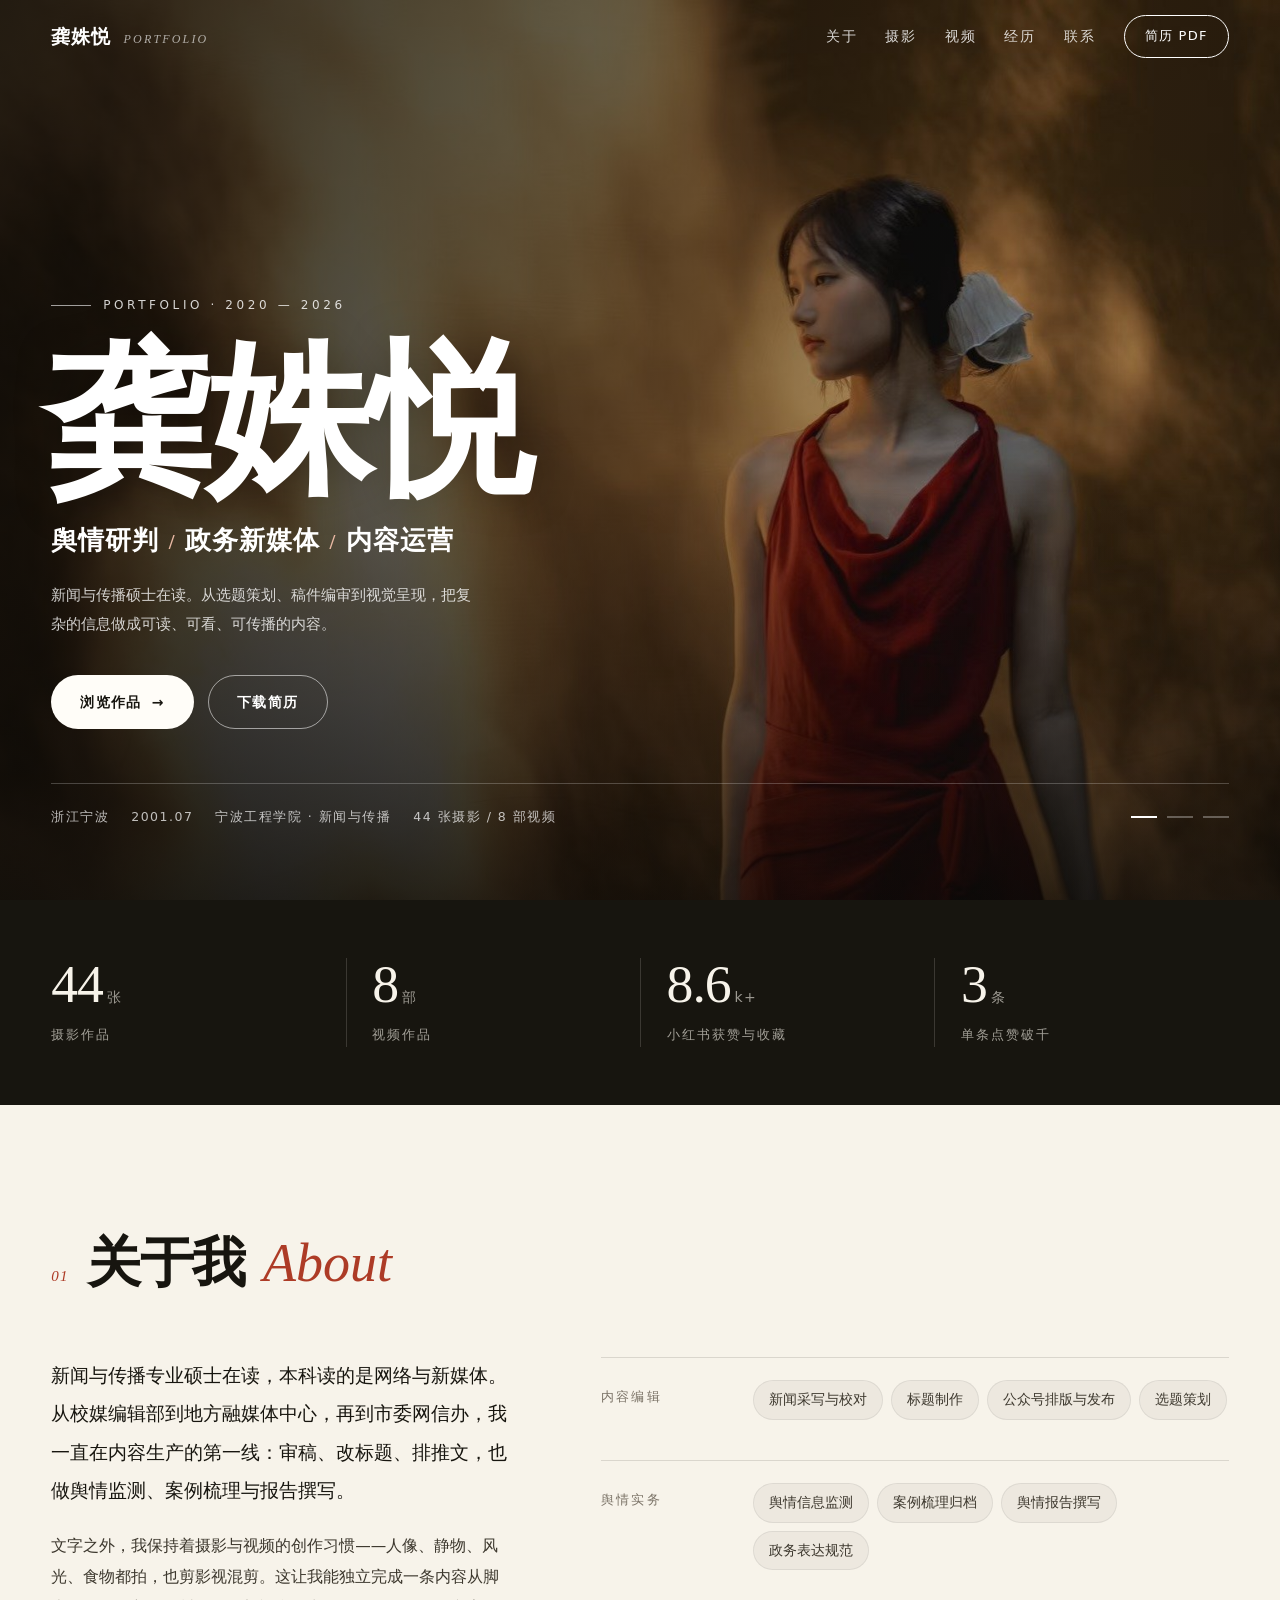
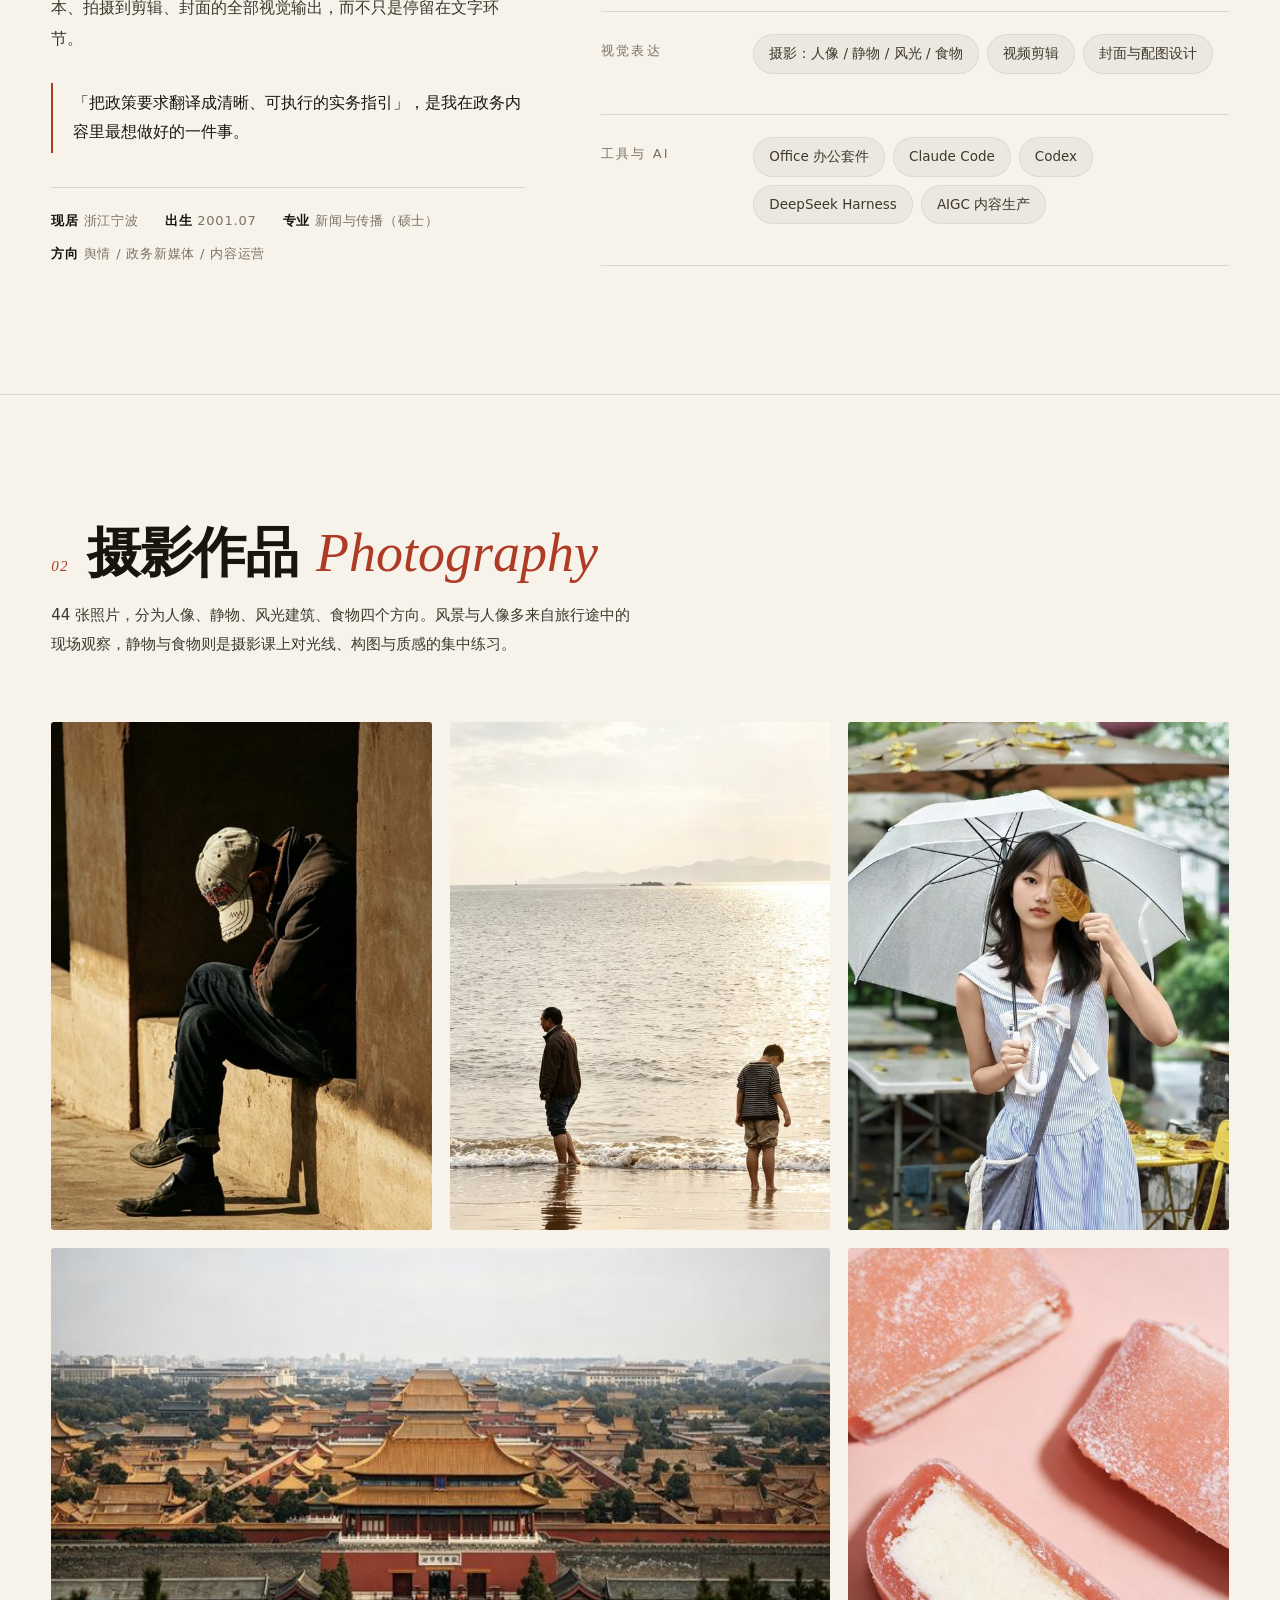
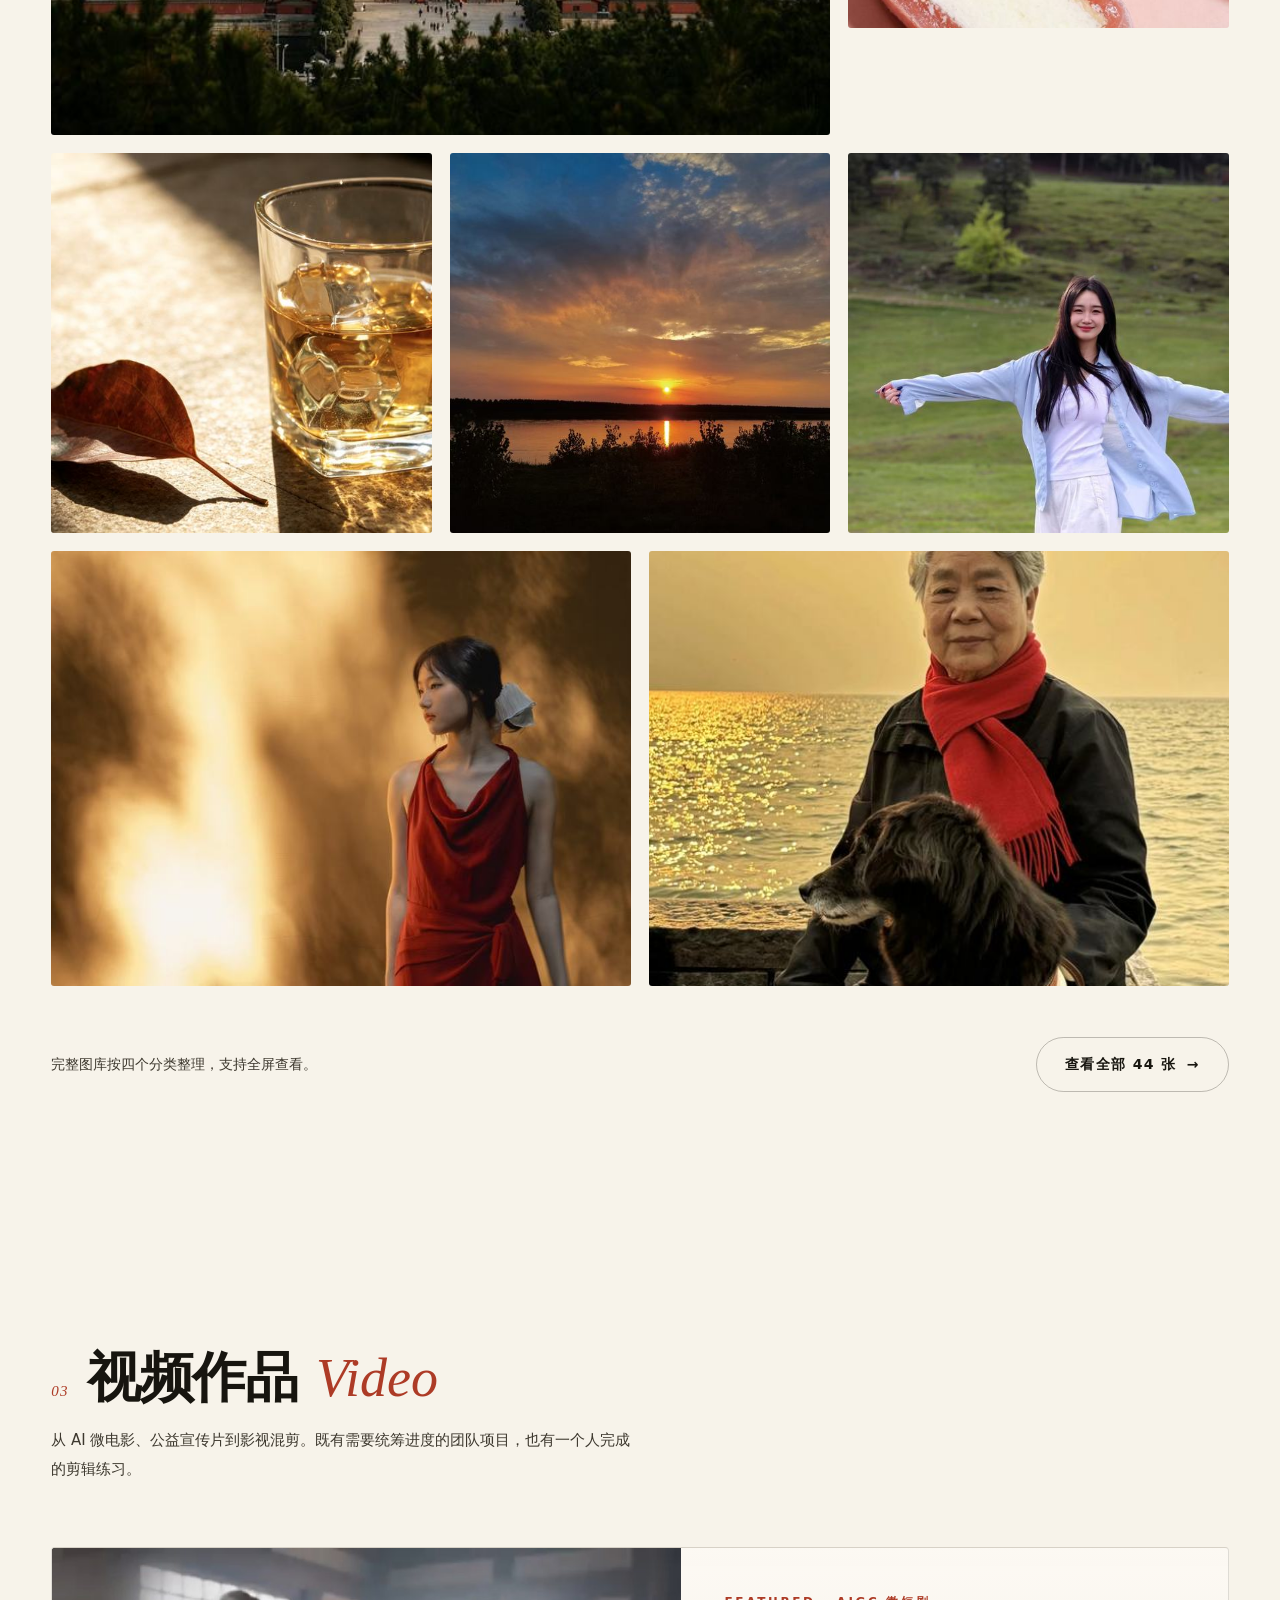
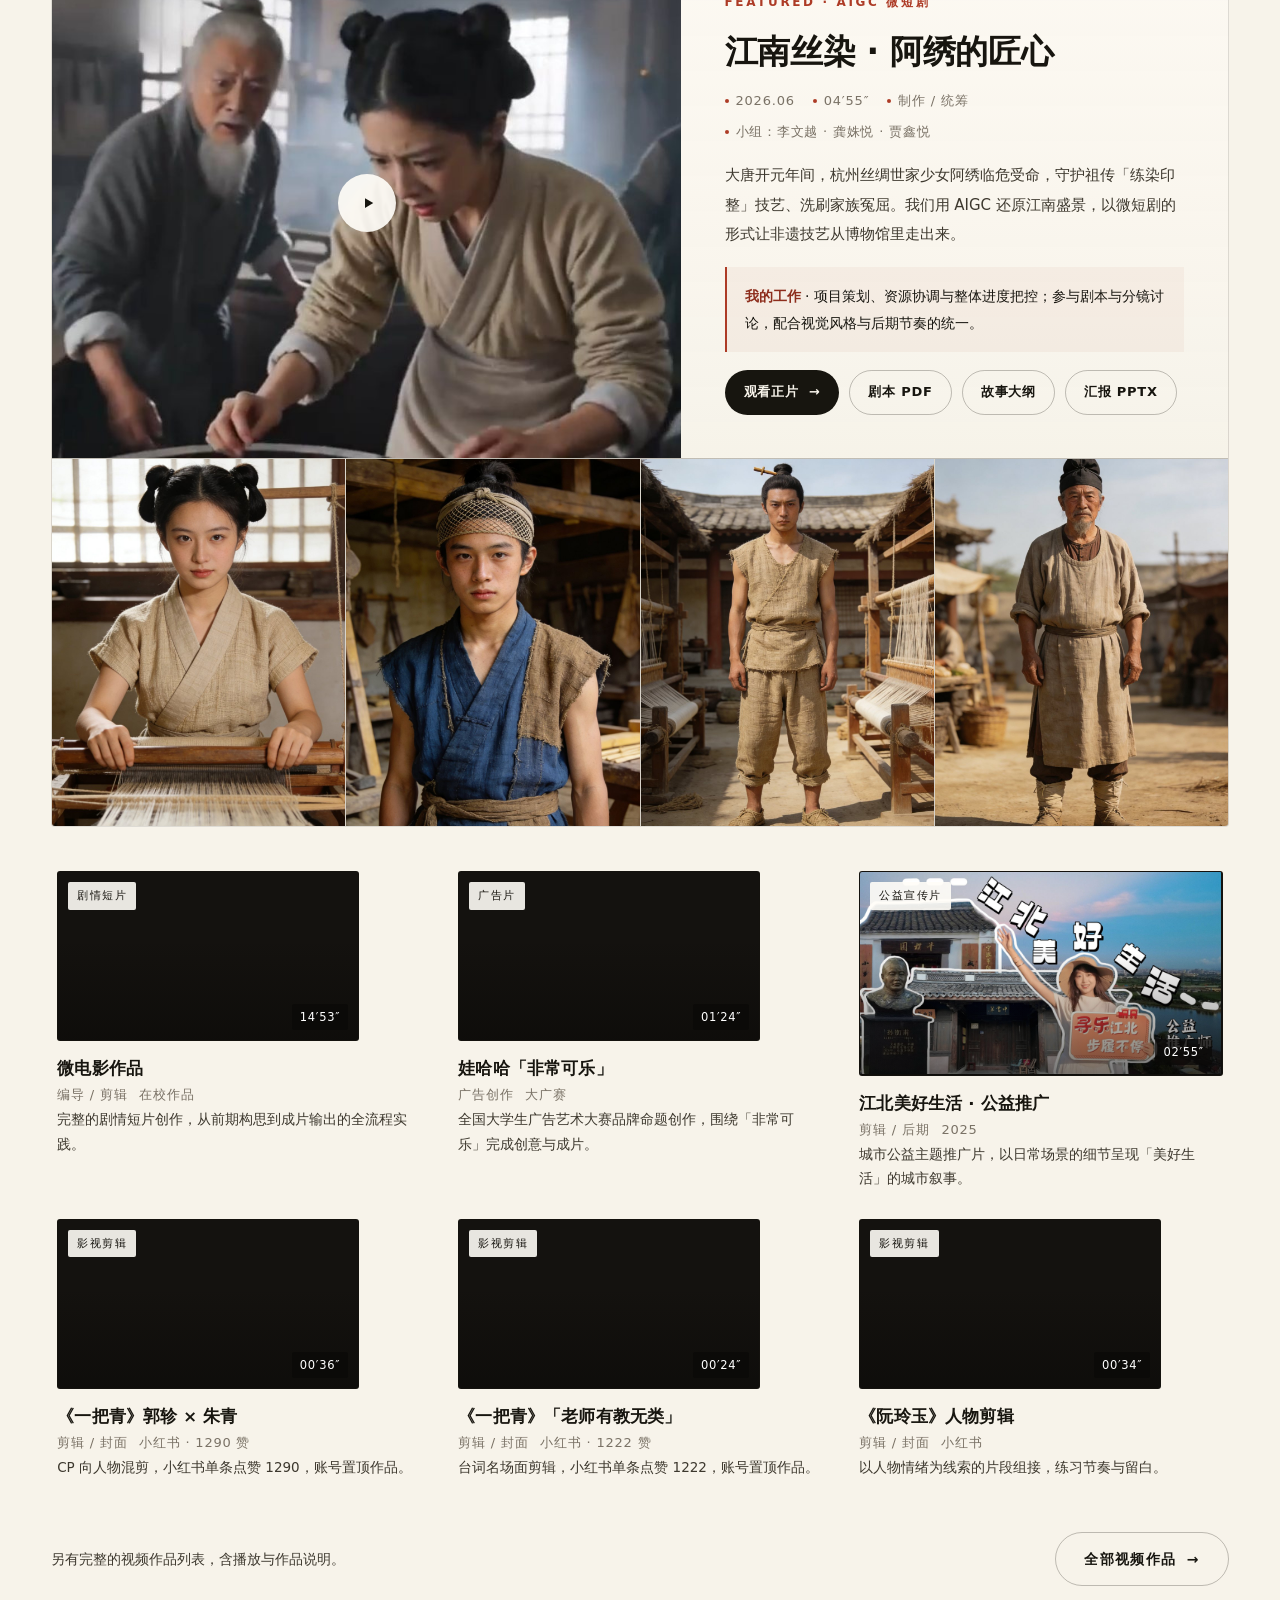
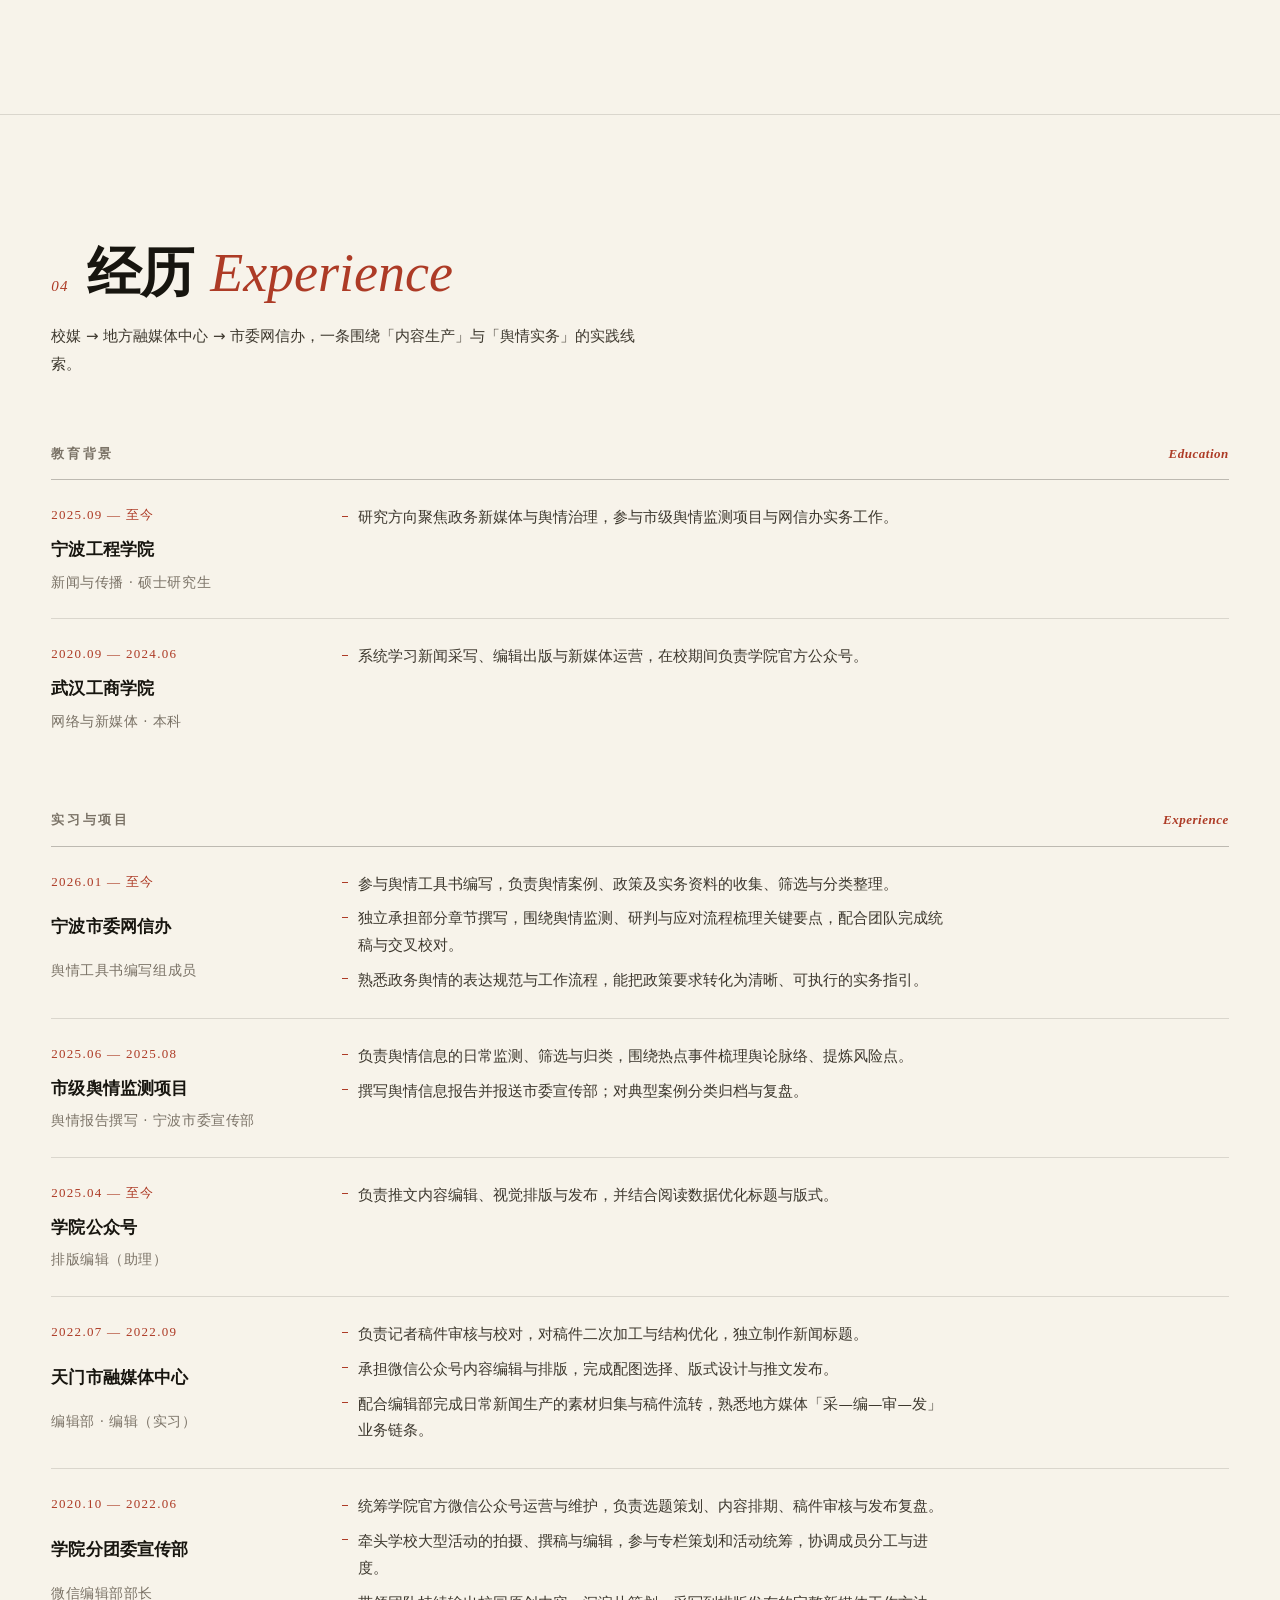
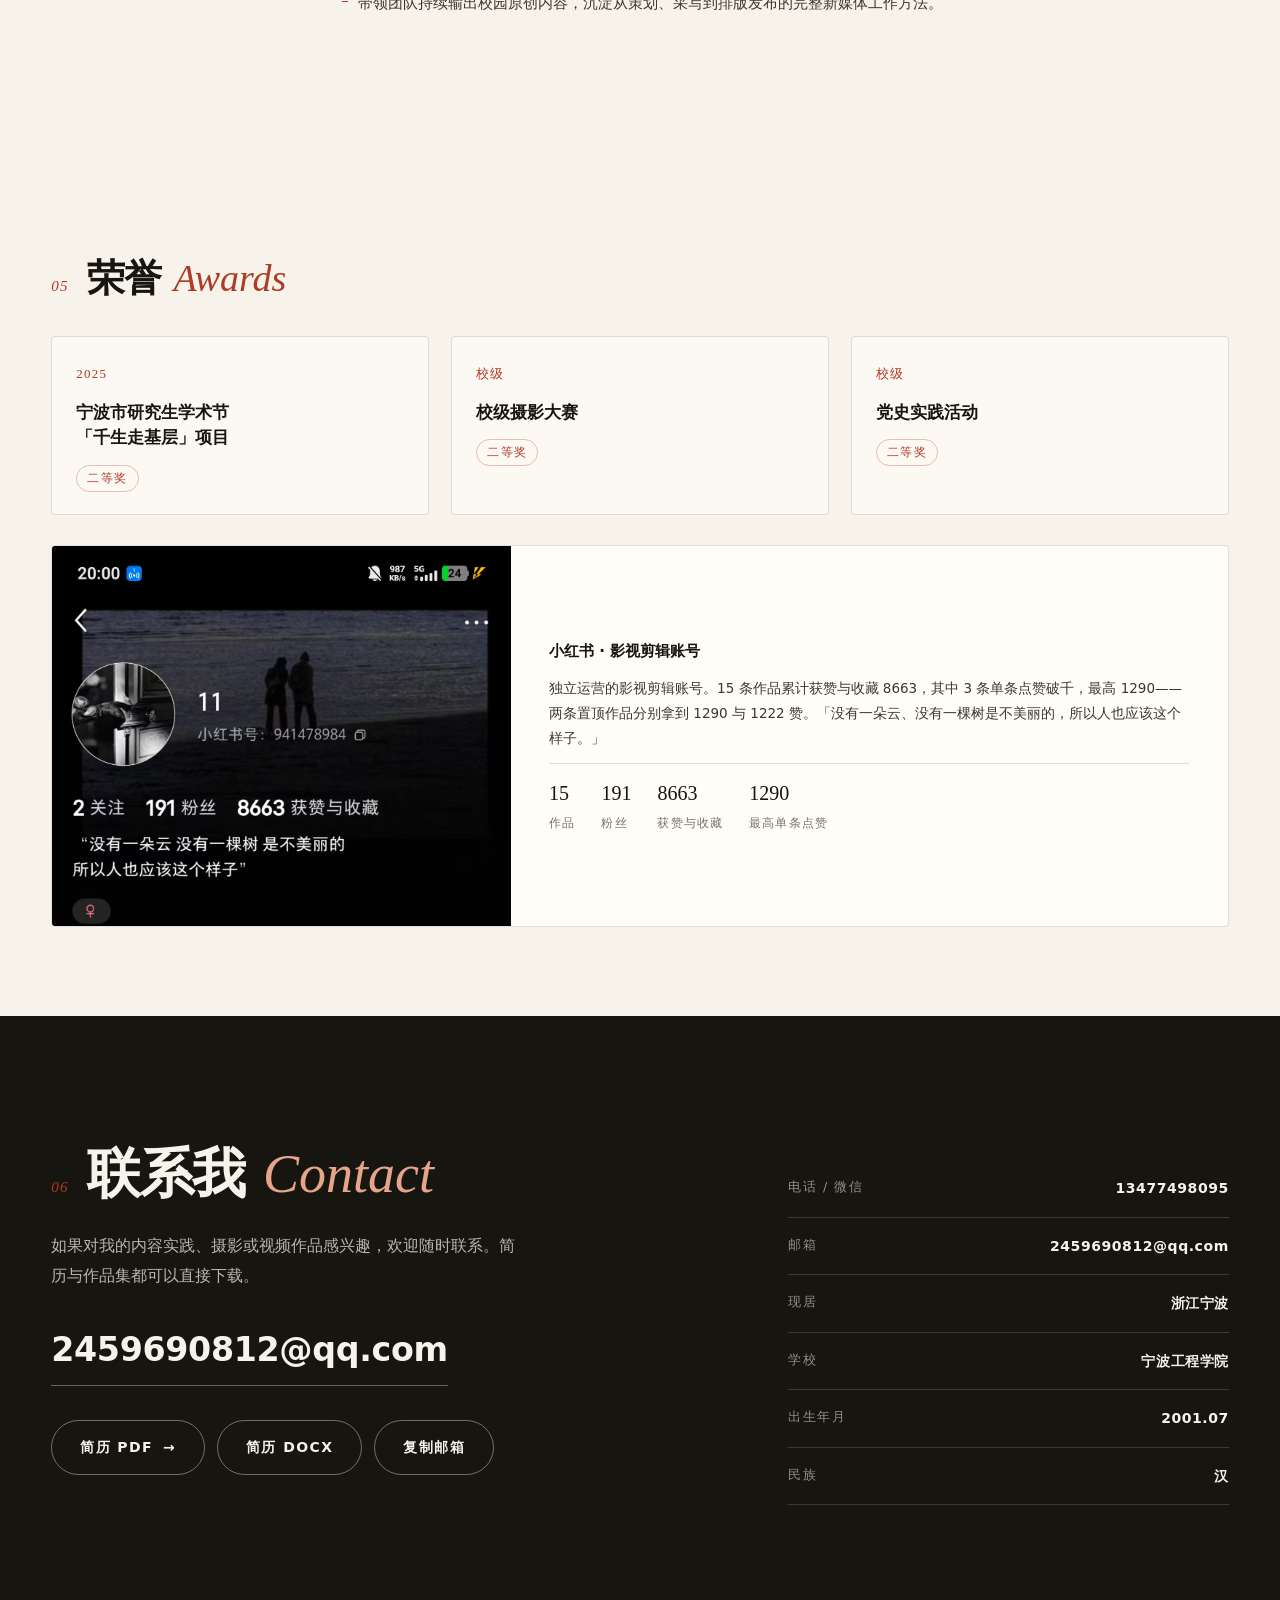
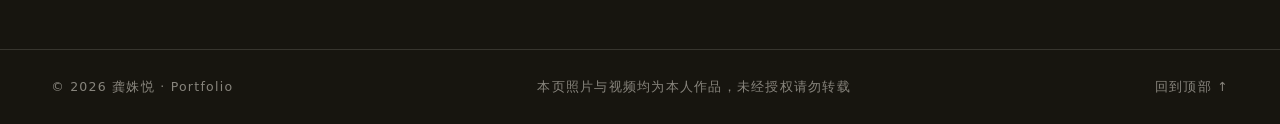
==== index.html @ 380c2a15 "作品集站点" ====
<!doctype html>
<html lang="zh-CN">
<head>
<meta charset="utf-8">
<meta name="viewport" content="width=device-width, initial-scale=1">
<title>龚姝悦 · 作品集｜新闻与传播 · 舆情研判 / 政务新媒体 / 内容运营</title>
<meta name="description" content="龚姝悦的个人作品集：摄影作品（人像、静物、风光建筑、食物）、视频作品（AI 微电影、公益宣传片、影视剪辑），以及新闻与传播方向的实习与项目经历。">
<meta name="author" content="龚姝悦">
<meta property="og:title" content="龚姝悦 · 作品集">
<meta property="og:description" content="新闻与传播硕士在读｜舆情研判 · 政务新媒体 · 内容运营">
<meta property="og:type" content="website">
<link rel="icon" href="data:image/svg+xml,%3Csvg xmlns='http://www.w3.org/2000/svg' viewBox='0 0 32 32'%3E%3Crect width='32' height='32' fill='%23ad3b26'/%3E%3Ccircle cx='16' cy='16' r='5.5' fill='%23f7f3ea'/%3E%3C/svg%3E">
<script>document.documentElement.classList.add("js");</script>
<link rel="stylesheet" href="assets/css/style.css">
</head>
<body data-page="home">

<a class="skip" href="#main">跳到主要内容</a>

<!-- ============================ NAV ============================ -->
<header class="nav">
  <div class="nav__inner">
    <a class="nav__brand" href="index.html" aria-label="龚姝悦 作品集 首页">
      <span class="nav__name">龚姝悦</span>
      <span class="nav__sub">Portfolio</span>
    </a>
    <nav class="nav__links" aria-label="主导航">
      <a class="nav__link" href="#about">关于</a>
      <a class="nav__link" href="gallery.html">摄影</a>
      <a class="nav__link" href="video.html">视频</a>
      <a class="nav__link" href="#experience">经历</a>
      <a class="nav__link" href="#contact">联系</a>
      <a class="nav__cta" href="assets/docs/resume-gongshuyue.pdf" target="_blank" rel="noopener">简历 PDF</a>
    </nav>
    <button class="nav__burger" type="button" aria-label="打开菜单" aria-expanded="false" aria-controls="menu">
      <span></span><span></span>
    </button>
  </div>
</header>

<main id="main">

  <!-- ============================ HERO ============================ -->
  <section class="hero" id="top">
    <div class="hero__bg" aria-hidden="true">
      <div class="hero__slide is-active" style="background-image:url('assets/img/hero/hero-1.jpg');background-position:66% center"></div>
      <div class="hero__slide" style="background-image:url('assets/img/hero/hero-2.jpg')"></div>
      <div class="hero__slide" style="background-image:url('assets/img/hero/hero-3.jpg')"></div>
    </div>

    <div class="hero__inner">
      <p class="hero__eyebrow">Portfolio · 2020 — 2026</p>
      <h1 class="hero__name"><span>龚姝悦</span></h1>
      <p class="hero__role">舆情研判<i>/</i>政务新媒体<i>/</i>内容运营</p>
      <p class="hero__lead">新闻与传播硕士在读。从选题策划、稿件编审到视觉呈现，把复杂的信息做成可读、可看、可传播的内容。</p>

      <div class="hero__acts">
        <a class="btn btn--solid" href="gallery.html">浏览作品<span class="btn__arrow">→</span></a>
        <a class="btn btn--ghost" href="assets/docs/resume-gongshuyue.pdf" target="_blank" rel="noopener">下载简历</a>
      </div>

      <div class="hero__foot">
        <div class="hero__tags">
          <span>浙江宁波</span>
          <span>2001.07</span>
          <span>宁波工程学院 · 新闻与传播</span>
          <span>44 张摄影 / 8 部视频</span>
        </div>
        <div class="hero__dots" aria-hidden="true">
          <span class="hero__dot is-active"></span>
          <span class="hero__dot"></span>
          <span class="hero__dot"></span>
        </div>
      </div>
    </div>
  </section>

  <!-- ============================ STATS ============================ -->
  <section class="stats" aria-label="作品数据">
    <div class="wrap">
      <div class="stats__grid">
        <div class="stat">
          <div class="stat__num"><b>44</b><small>张</small></div>
          <div class="stat__label">摄影作品</div>
        </div>
        <div class="stat">
          <div class="stat__num"><b>8</b><small>部</small></div>
          <div class="stat__label">视频作品</div>
        </div>
        <div class="stat">
          <div class="stat__num"><b>8.6</b><small>k+</small></div>
          <div class="stat__label">小红书获赞与收藏</div>
        </div>
        <div class="stat">
          <div class="stat__num"><b>3</b><small>条</small></div>
          <div class="stat__label">单条点赞破千</div>
        </div>
      </div>
    </div>
  </section>

  <!-- ============================ ABOUT ============================ -->
  <section class="sec" id="about">
    <div class="wrap">
      <div class="sec-head reveal">
        <div class="sec-head__top">
          <span class="sec-num">01</span>
          <h2 class="sec-title">关于我 <em>About</em></h2>
        </div>
      </div>

      <div class="about">
        <div class="reveal">
          <p class="about__lead">新闻与传播专业硕士在读，本科读的是网络与新媒体。从校媒编辑部到地方融媒体中心，再到市委网信办，我一直在内容生产的第一线：审稿、改标题、排推文，也做舆情监测、案例梳理与报告撰写。</p>
          <p>文字之外，我保持着摄影与视频的创作习惯——人像、静物、风光、食物都拍，也剪影视混剪。这让我能独立完成一条内容从脚本、拍摄到剪辑、封面的全部视觉输出，而不只是停留在文字环节。</p>
          <blockquote class="about__quote">「把政策要求翻译成清晰、可执行的实务指引」，是我在政务内容里最想做好的一件事。</blockquote>
          <div class="about__sign">
            <span><b>现居</b> 浙江宁波</span>
            <span><b>出生</b> 2001.07</span>
            <span><b>专业</b> 新闻与传播（硕士）</span>
            <span><b>方向</b> 舆情 / 政务新媒体 / 内容运营</span>
          </div>
        </div>

        <div class="skills reveal" data-d="1">
          <div class="skill">
            <div class="skill__k">内容编辑</div>
            <div class="skill__v">
              <span class="chip">新闻采写与校对</span>
              <span class="chip">标题制作</span>
              <span class="chip">公众号排版与发布</span>
              <span class="chip">选题策划</span>
            </div>
          </div>
          <div class="skill">
            <div class="skill__k">舆情实务</div>
            <div class="skill__v">
              <span class="chip">舆情信息监测</span>
              <span class="chip">案例梳理归档</span>
              <span class="chip">舆情报告撰写</span>
              <span class="chip">政务表达规范</span>
            </div>
          </div>
          <div class="skill">
            <div class="skill__k">视觉表达</div>
            <div class="skill__v">
              <span class="chip">摄影：人像 / 静物 / 风光 / 食物</span>
              <span class="chip">视频剪辑</span>
              <span class="chip">封面与配图设计</span>
            </div>
          </div>
          <div class="skill">
            <div class="skill__k">工具与 AI</div>
            <div class="skill__v">
              <span class="chip">Office 办公套件</span>
              <span class="chip">Claude Code</span>
              <span class="chip">Codex</span>
              <span class="chip">DeepSeek Harness</span>
              <span class="chip">AIGC 内容生产</span>
            </div>
          </div>
        </div>
      </div>
    </div>
  </section>

  <hr class="hair">

  <!-- ============================ PHOTOGRAPHY ============================ -->
  <section class="sec" id="photography">
    <div class="wrap">
      <div class="sec-head reveal">
        <div class="sec-head__top">
          <span class="sec-num">02</span>
          <h2 class="sec-title">摄影作品 <em>Photography</em></h2>
        </div>
        <p class="sec-sub">44 张照片，分为人像、静物、风光建筑、食物四个方向。风景与人像多来自旅行途中的现场观察，静物与食物则是摄影课上对光线、构图与质感的集中练习。</p>
      </div>

      <div class="grid-edit" id="selected-grid" data-gallery></div>

      <div class="grid-foot reveal">
        <p class="sec-sub" style="max-width:40ch;font-size:14px">完整图库按四个分类整理，支持全屏查看。</p>
        <a class="btn btn--line" href="gallery.html">查看全部 44 张<span class="btn__arrow">→</span></a>
      </div>
    </div>
  </section>

  <!-- ============================ VIDEO ============================ -->
  <section class="sec" id="video">
    <div class="wrap">
      <div class="sec-head reveal">
        <div class="sec-head__top">
          <span class="sec-num">03</span>
          <h2 class="sec-title">视频作品 <em>Video</em></h2>
        </div>
        <p class="sec-sub">从 AI 微电影、公益宣传片到影视混剪。既有需要统筹进度的团队项目，也有一个人完成的剪辑练习。</p>
      </div>

      <!-- featured -->
      <article class="feature reveal">
        <div class="feature__main">
          <div class="feature__media">
            <img src="assets/img/aifilm/still-7.jpg" alt="《江南丝染·阿绣的匠心》剧照" loading="lazy">
            <button class="vcard__play" type="button" data-video-id="aifilm-jiangnan"
                    style="opacity:1;transform:none" aria-label="播放《江南丝染·阿绣的匠心》">
              <svg width="18" height="18" viewBox="0 0 24 24" fill="currentColor"><path d="M8 5.5v13l11-6.5z"/></svg>
            </button>
          </div>

          <div class="feature__body">
            <p class="feature__kicker">Featured · AIGC 微短剧</p>
            <h3 class="feature__title">江南丝染 · 阿绣的匠心</h3>
            <div class="feature__meta">
              <span>2026.06</span>
              <span>04′55″</span>
              <span>制作 / 统筹</span>
              <span>小组：李文越 · 龚姝悦 · 贾鑫悦</span>
            </div>
            <p class="feature__desc">大唐开元年间，杭州丝绸世家少女阿绣临危受命，守护祖传「练染印整」技艺、洗刷家族冤屈。我们用 AIGC 还原江南盛景，以微短剧的形式让非遗技艺从博物馆里走出来。</p>
            <p class="feature__role"><b>我的工作</b> · 项目策划、资源协调与整体进度把控；参与剧本与分镜讨论，配合视觉风格与后期节奏的统一。</p>
            <div class="feature__acts">
              <button class="btn btn--ink btn--sm" type="button" data-video-id="aifilm-jiangnan">观看正片<span class="btn__arrow">→</span></button>
              <a class="btn btn--line btn--sm" href="assets/docs/aifilm-script.pdf" target="_blank" rel="noopener">剧本 PDF</a>
              <a class="btn btn--line btn--sm" href="assets/docs/aifilm-outline.pdf" target="_blank" rel="noopener">故事大纲</a>
              <a class="btn btn--line btn--sm" href="assets/docs/aifilm-deck.pptx" target="_blank" rel="noopener">汇报 PPTX</a>
            </div>
          </div>
        </div>
        <div class="feature__stills" aria-label="剧照">
          <img src="assets/img/aifilm/still-2.jpg" alt="阿绣 人物剧照" loading="lazy">
          <img src="assets/img/aifilm/still-3.jpg" alt="阿默 人物剧照" loading="lazy">
          <img src="assets/img/aifilm/still-4.jpg" alt="王安 人物剧照" loading="lazy">
          <img src="assets/img/aifilm/still-5.jpg" alt="父亲 人物剧照" loading="lazy">
        </div>
      </article>

      <div class="vgrid" id="video-grid" style="margin-top:clamp(24px,3.4vw,48px)"
           data-vids="short-film,wahaha-ad,jiangbei-psa,xhs-1290,xhs-1222,xhs-ruanlingyu"></div>

      <div class="grid-foot reveal">
        <p class="sec-sub" style="max-width:44ch;font-size:14px">另有完整的视频作品列表，含播放与作品说明。</p>
        <a class="btn btn--line" href="video.html">全部视频作品<span class="btn__arrow">→</span></a>
      </div>
    </div>
  </section>

  <hr class="hair">

  <!-- ============================ EXPERIENCE ============================ -->
  <section class="sec" id="experience">
    <div class="wrap">
      <div class="sec-head reveal">
        <div class="sec-head__top">
          <span class="sec-num">04</span>
          <h2 class="sec-title">经历 <em>Experience</em></h2>
        </div>
        <p class="sec-sub">校媒 → 地方融媒体中心 → 市委网信办，一条围绕「内容生产」与「舆情实务」的实践线索。</p>
      </div>

      <div class="exp">
        <div class="exp__group reveal">
          <h3 class="exp__k">教育背景 <em>Education</em></h3>
          <div class="items">
            <div class="item">
              <div class="item__date">2025.09 — 至今</div>
              <div class="item__org">宁波工程学院</div>
              <div class="item__role">新闻与传播 · 硕士研究生</div>
              <ul class="item__list">
                <li>研究方向聚焦政务新媒体与舆情治理，参与市级舆情监测项目与网信办实务工作。</li>
              </ul>
            </div>
            <div class="item">
              <div class="item__date">2020.09 — 2024.06</div>
              <div class="item__org">武汉工商学院</div>
              <div class="item__role">网络与新媒体 · 本科</div>
              <ul class="item__list">
                <li>系统学习新闻采写、编辑出版与新媒体运营，在校期间负责学院官方公众号。</li>
              </ul>
            </div>
          </div>
        </div>

        <div class="exp__group reveal" data-d="1">
          <h3 class="exp__k">实习与项目 <em>Experience</em></h3>
          <div class="items">
            <div class="item">
              <div class="item__date">2026.01 — 至今</div>
              <div class="item__org">宁波市委网信办</div>
              <div class="item__role">舆情工具书编写组成员</div>
              <ul class="item__list">
                <li>参与舆情工具书编写，负责舆情案例、政策及实务资料的收集、筛选与分类整理。</li>
                <li>独立承担部分章节撰写，围绕舆情监测、研判与应对流程梳理关键要点，配合团队完成统稿与交叉校对。</li>
                <li>熟悉政务舆情的表达规范与工作流程，能把政策要求转化为清晰、可执行的实务指引。</li>
              </ul>
            </div>
            <div class="item">
              <div class="item__date">2025.06 — 2025.08</div>
              <div class="item__org">市级舆情监测项目</div>
              <div class="item__role">舆情报告撰写 · 宁波市委宣传部</div>
              <ul class="item__list">
                <li>负责舆情信息的日常监测、筛选与归类，围绕热点事件梳理舆论脉络、提炼风险点。</li>
                <li>撰写舆情信息报告并报送市委宣传部；对典型案例分类归档与复盘。</li>
              </ul>
            </div>
            <div class="item">
              <div class="item__date">2025.04 — 至今</div>
              <div class="item__org">学院公众号</div>
              <div class="item__role">排版编辑（助理）</div>
              <ul class="item__list">
                <li>负责推文内容编辑、视觉排版与发布，并结合阅读数据优化标题与版式。</li>
              </ul>
            </div>
            <div class="item">
              <div class="item__date">2022.07 — 2022.09</div>
              <div class="item__org">天门市融媒体中心</div>
              <div class="item__role">编辑部 · 编辑（实习）</div>
              <ul class="item__list">
                <li>负责记者稿件审核与校对，对稿件二次加工与结构优化，独立制作新闻标题。</li>
                <li>承担微信公众号内容编辑与排版，完成配图选择、版式设计与推文发布。</li>
                <li>配合编辑部完成日常新闻生产的素材归集与稿件流转，熟悉地方媒体「采—编—审—发」业务链条。</li>
              </ul>
            </div>
            <div class="item">
              <div class="item__date">2020.10 — 2022.06</div>
              <div class="item__org">学院分团委宣传部</div>
              <div class="item__role">微信编辑部部长</div>
              <ul class="item__list">
                <li>统筹学院官方微信公众号运营与维护，负责选题策划、内容排期、稿件审核与发布复盘。</li>
                <li>牵头学校大型活动的拍摄、撰稿与编辑，参与专栏策划和活动统筹，协调成员分工与进度。</li>
                <li>带领团队持续输出校园原创内容，沉淀从策划、采写到排版发布的完整新媒体工作方法。</li>
              </ul>
            </div>
          </div>
        </div>
      </div>
    </div>
  </section>

  <!-- ============================ AWARDS + XHS ============================ -->
  <section class="sec sec--tight" id="awards">
    <div class="wrap">
      <div class="sec-head reveal" style="margin-bottom:clamp(22px,3vw,36px)">
        <div class="sec-head__top">
          <span class="sec-num">05</span>
          <h2 class="sec-title" style="font-size:clamp(24px,3vw,38px)">荣誉 <em>Awards</em></h2>
        </div>
      </div>

      <div class="awards-grid">
        <div class="acard reveal">
          <div class="acard__yr">2025</div>
          <div class="acard__t">宁波市研究生学术节<br>「千生走基层」项目</div>
          <div class="acard__p">二等奖</div>
        </div>
        <div class="acard reveal" data-d="1">
          <div class="acard__yr">校级</div>
          <div class="acard__t">校级摄影大赛</div>
          <div class="acard__p">二等奖</div>
        </div>
        <div class="acard reveal" data-d="2">
          <div class="acard__yr">校级</div>
          <div class="acard__t">党史实践活动</div>
          <div class="acard__p">二等奖</div>
        </div>
      </div>

      <aside class="xhs-band reveal">
        <img src="assets/img/xhs/account.jpg" alt="小红书账号主页截图：191 粉丝，8663 获赞与收藏" loading="lazy">
        <div class="xhs__body">
          <div class="xhs__t">小红书 · 影视剪辑账号</div>
          <div class="xhs__d">独立运营的影视剪辑账号。15 条作品累计获赞与收藏 8663，其中 3 条单条点赞破千，最高 1290——两条置顶作品分别拿到 1290 与 1222 赞。「没有一朵云、没有一棵树是不美丽的，所以人也应该这个样子。」</div>
          <div class="xhs__row">
            <div><b>15</b><span>作品</span></div>
            <div><b>191</b><span>粉丝</span></div>
            <div><b>8663</b><span>获赞与收藏</span></div>
            <div><b>1290</b><span>最高单条点赞</span></div>
          </div>
        </div>
      </aside>
    </div>
  </section>

  <!-- ============================ CONTACT ============================ -->
  <section class="sec contact" id="contact">
    <div class="wrap">
      <div class="contact__grid">
        <div class="reveal">
          <div class="sec-head" style="margin-bottom:26px">
            <div class="sec-head__top">
              <span class="sec-num">06</span>
              <h2 class="sec-title">联系我 <em>Contact</em></h2>
            </div>
          </div>
          <p class="contact__lead">如果对我的内容实践、摄影或视频作品感兴趣，欢迎随时联系。简历与作品集都可以直接下载。</p>
          <a class="contact__mail" href="mailto:2459690812@qq.com">2459690812@qq.com</a>
          <div class="contact__acts">
            <a class="btn btn--ghost" href="assets/docs/resume-gongshuyue.pdf" target="_blank" rel="noopener">简历 PDF<span class="btn__arrow">→</span></a>
            <a class="btn btn--ghost" href="assets/docs/resume-gongshuyue.docx">简历 DOCX</a>
            <button class="btn btn--ghost" type="button" data-copy="2459690812@qq.com">复制邮箱</button>
          </div>
        </div>

        <dl class="contact__list reveal" data-d="1">
          <div><dt>电话 / 微信</dt><dd><a href="tel:13477498095">13477498095</a></dd></div>
          <div><dt>邮箱</dt><dd><a href="mailto:2459690812@qq.com">2459690812@qq.com</a></dd></div>
          <div><dt>现居</dt><dd>浙江宁波</dd></div>
          <div><dt>学校</dt><dd>宁波工程学院</dd></div>
          <div><dt>出生年月</dt><dd>2001.07</dd></div>
          <div><dt>民族</dt><dd>汉</dd></div>
        </dl>
      </div>
    </div>
  </section>

</main>

<!-- ============================ FOOTER ============================ -->
<footer class="foot">
  <div class="wrap foot__inner">
    <span>© <span data-year>2026</span> 龚姝悦 · Portfolio</span>
    <span>本页照片与视频均为本人作品，未经授权请勿转载</span>
    <a href="#top">回到顶部 ↑</a>
  </div>
</footer>

<!-- ============================ LIGHTBOX ============================ -->
<div class="lb" id="lightbox" role="dialog" aria-modal="true" aria-label="照片查看" aria-hidden="true">
  <div class="lb__bar">
    <span class="lb__count">1 / 1</span>
    <button class="lb__btn lb__close" type="button" aria-label="关闭">
      <svg width="16" height="16" viewBox="0 0 24 24" fill="none" stroke="currentColor" stroke-width="1.6"><path d="M5 5l14 14M19 5L5 19"/></svg>
    </button>
  </div>
  <div class="lb__stage">
    <img class="lb__img" alt="">
    <div class="lb__nav lb__nav--prev">
      <button class="lb__btn" type="button" aria-label="上一张">
        <svg width="16" height="16" viewBox="0 0 24 24" fill="none" stroke="currentColor" stroke-width="1.6"><path d="M15 5l-7 7 7 7"/></svg>
      </button>
    </div>
    <div class="lb__nav lb__nav--next">
      <button class="lb__btn" type="button" aria-label="下一张">
        <svg width="16" height="16" viewBox="0 0 24 24" fill="none" stroke="currentColor" stroke-width="1.6"><path d="M9 5l7 7-7 7"/></svg>
      </button>
    </div>
  </div>
  <div class="lb__cap"></div>
</div>

<!-- ============================ VIDEO MODAL ============================ -->
<div class="vm" id="videomodal" role="dialog" aria-modal="true" aria-label="视频播放" aria-hidden="true">
  <div class="vm__bar">
    <div>
      <div class="vm__title"></div>
      <div class="vm__meta"></div>
    </div>
    <button class="lb__btn vm__close" type="button" aria-label="关闭视频">
      <svg width="16" height="16" viewBox="0 0 24 24" fill="none" stroke="currentColor" stroke-width="1.6"><path d="M5 5l14 14M19 5L5 19"/></svg>
    </button>
  </div>
  <div class="vm__stage"></div>
  <div class="vm__note"></div>
</div>

<script src="assets/js/photos.js"></script>
<script src="assets/js/data.js"></script>
<script src="assets/js/site.js"></script>
</body>
</html>
---- assets/css/style.css ----
@charset "utf-8";
/* ==========================================================================
   龚姝悦 · 作品集  —  style.css
   Editorial gallery aesthetic: warm paper, ink type, vermilion accent.
   ========================================================================== */

:root {
  --paper: #f7f3ea;
  --paper-2: #efe9dc;
  --ink: #17150f;
  --ink-2: #3d382e;
  --muted: #7a7266;
  --line: rgba(23, 21, 15, .13);
  --line-strong: rgba(23, 21, 15, .26);
  --accent: #ad3b26;
  --accent-ink: #8d2d1c;
  --white: #fffdf8;

  --sans: "Microsoft YaHei UI", "Microsoft YaHei", "PingFang SC", "Hiragino Sans GB",
          "Source Han Sans SC", "Noto Sans SC", system-ui, -apple-system, "Segoe UI", sans-serif;
  --serif: Georgia, "Times New Roman", "Songti SC", "SimSun", serif;

  --wrap: 1320px;
  --gut: clamp(20px, 4vw, 64px);
  --nav-h: 74px;
  --ease: cubic-bezier(.22, .61, .36, 1);
}

/* ---------- reset ---------- */
*, *::before, *::after { box-sizing: border-box; }
html { -webkit-text-size-adjust: 100%; scroll-behavior: smooth; }
body {
  margin: 0;
  background: var(--paper);
  color: var(--ink);
  font-family: var(--sans);
  font-size: 16px;
  line-height: 1.75;
  -webkit-font-smoothing: antialiased;
  text-rendering: optimizeLegibility;
  overflow-x: hidden;
}
img, video { display: block; max-width: 100%; }
a { color: inherit; text-decoration: none; }
button { font: inherit; color: inherit; border: 0; background: none; cursor: pointer; }
h1, h2, h3, h4, p, figure, blockquote { margin: 0; }
ul, ol { margin: 0; padding: 0; list-style: none; }
::selection { background: var(--accent); color: #fff; }

:focus-visible {
  outline: 2px solid var(--accent);
  outline-offset: 3px;
  border-radius: 2px;
}

.skip {
  position: fixed; top: -100px; left: 16px; z-index: 999;
  background: var(--ink); color: var(--paper); padding: 10px 18px; border-radius: 4px;
}
.skip:focus { top: 16px; }

/* ---------- layout helpers ---------- */
.wrap { width: 100%; max-width: var(--wrap); margin-inline: auto; padding-inline: var(--gut); }
.sec { padding-block: clamp(72px, 10vw, 148px); position: relative; scroll-margin-top: calc(var(--nav-h) + 8px); }
.sec--tight { padding-block: clamp(56px, 7vw, 96px); }
.hair { height: 1px; background: var(--line); border: 0; margin: 0; }

.eyebrow {
  display: inline-flex; align-items: center; gap: 10px;
  font-size: 12px; letter-spacing: .22em; text-transform: uppercase;
  color: var(--muted); font-weight: 600;
}
.eyebrow::before {
  content: ""; width: 26px; height: 1px; background: var(--accent);
}

.sec-head { display: grid; gap: 18px; margin-bottom: clamp(38px, 5vw, 72px); }
.sec-head__top { display: flex; align-items: baseline; gap: 18px; flex-wrap: wrap; }
.sec-num {
  font-family: var(--serif); font-style: italic; font-size: 15px;
  color: var(--accent); letter-spacing: .08em;
}
.sec-title {
  font-size: clamp(30px, 4.4vw, 54px);
  line-height: 1.1; font-weight: 800; letter-spacing: -.02em;
}
.sec-title em {
  font-family: var(--serif); font-style: italic; font-weight: 400;
  letter-spacing: 0; color: var(--accent);
}
.sec-sub {
  max-width: 62ch; color: var(--ink-2); font-size: clamp(15px, 1.15vw, 17px);
  line-height: 1.9;
}

/* ---------- nav ---------- */
.nav {
  position: fixed; inset: 0 0 auto 0; z-index: 100;
  height: var(--nav-h);
  display: flex; align-items: center;
  color: #fff;
  transition: background .5s var(--ease), color .5s var(--ease),
              border-color .5s var(--ease), height .4s var(--ease);
  border-bottom: 1px solid transparent;
}
.nav__inner {
  width: 100%; max-width: var(--wrap); margin-inline: auto; padding-inline: var(--gut);
  display: flex; align-items: center; justify-content: space-between; gap: 24px;
}
.nav__brand { display: flex; align-items: baseline; gap: 12px; }
.nav__name { font-size: 19px; font-weight: 800; letter-spacing: .06em; }
.nav__sub {
  font-family: var(--serif); font-style: italic; font-size: 12px;
  letter-spacing: .18em; text-transform: uppercase; opacity: .62;
}
.nav__links { display: flex; align-items: center; gap: clamp(14px, 2.2vw, 34px); }
.nav__link {
  font-size: 14px; letter-spacing: .12em; position: relative; padding-block: 6px;
  opacity: .82; transition: opacity .3s var(--ease);
}
.nav__link::after {
  content: ""; position: absolute; left: 0; bottom: 0; height: 1px; width: 100%;
  background: currentColor; transform: scaleX(0); transform-origin: left;
  transition: transform .45s var(--ease);
}
.nav__link:hover { opacity: 1; }
.nav__link:hover::after, .nav__link.is-active::after { transform: scaleX(1); }
.nav__link.is-active { opacity: 1; }
.nav__cta {
  font-size: 13px; letter-spacing: .1em; padding: 9px 20px;
  border: 1px solid currentColor; border-radius: 999px;
  transition: background .35s var(--ease), color .35s var(--ease), border-color .35s var(--ease);
}
.nav__cta:hover { background: var(--accent); border-color: var(--accent); color: #fff; }

.nav.is-solid {
  background: rgba(247, 243, 234, .9);
  -webkit-backdrop-filter: blur(14px) saturate(1.4);
  backdrop-filter: blur(14px) saturate(1.4);
  color: var(--ink);
  border-bottom-color: var(--line);
}
.nav.is-solid .nav__cta:hover { color: #fff; }

.nav__burger { display: none; width: 44px; height: 44px; position: relative; margin-right: -10px; }
.nav__burger span {
  position: absolute; left: 11px; width: 22px; height: 1.5px; background: currentColor;
  transition: transform .4s var(--ease), opacity .3s var(--ease);
}
.nav__burger span:nth-child(1) { top: 17px; }
.nav__burger span:nth-child(2) { top: 25px; }
body.is-menu .nav__burger span:nth-child(1) { transform: translateY(4px) rotate(45deg); }
body.is-menu .nav__burger span:nth-child(2) { transform: translateY(-4px) rotate(-45deg); }

/* ---------- hero ---------- */
.hero {
  position: relative; min-height: 100svh; min-height: 100vh;
  display: flex; align-items: flex-end;
  color: #fff; overflow: hidden; isolation: isolate;
  padding-bottom: clamp(48px, 8vh, 96px);
}
.hero__bg { position: absolute; inset: 0; z-index: -2; background: #1c1a16; }
.hero__slide {
  position: absolute; inset: 0;
  background-size: cover; background-position: center;
  opacity: 0; transform: scale(1.06);
  transition: opacity 1.8s var(--ease), transform 9s linear;
}
.hero__slide.is-active { opacity: 1; transform: scale(1); }
.hero::after {
  content: ""; position: absolute; inset: 0; z-index: -1; pointer-events: none;
  background:
    linear-gradient(105deg, rgba(10, 9, 7, .88) 0%, rgba(10, 9, 7, .62) 42%, rgba(10, 9, 7, .22) 72%, rgba(10, 9, 7, .42) 100%),
    linear-gradient(0deg, rgba(10, 9, 7, .72) 0%, rgba(10, 9, 7, 0) 46%);
}
.hero__inner { width: 100%; max-width: var(--wrap); margin-inline: auto; padding-inline: var(--gut); }
.hero__eyebrow {
  display: inline-flex; align-items: center; gap: 12px;
  font-size: 12px; letter-spacing: .3em; text-transform: uppercase;
  color: rgba(255, 255, 255, .82); margin-bottom: clamp(18px, 3vh, 30px);
}
.hero__eyebrow::before { content: ""; width: 40px; height: 1px; background: rgba(255, 255, 255, .6); }
.hero__name {
  font-size: clamp(56px, 13vw, 168px); line-height: .92; font-weight: 900;
  letter-spacing: -.03em; margin-left: -.04em;
  text-shadow: 0 2px 40px rgba(0, 0, 0, .25);
}
.hero__name span { display: inline-block; }
.hero__role {
  margin-top: clamp(14px, 2.4vh, 26px);
  font-size: clamp(17px, 2.1vw, 26px); font-weight: 700; letter-spacing: .04em;
}
.hero__role i { font-family: var(--serif); font-style: normal; color: #e9b9a4; font-size: .8em; padding-inline: .45em; }
.hero__lead {
  margin-top: 18px; max-width: 46ch;
  font-size: clamp(14px, 1.15vw, 17px); line-height: 1.95;
  color: rgba(255, 255, 255, .8);
}
.hero__acts { display: flex; flex-wrap: wrap; gap: 14px; margin-top: clamp(26px, 4vh, 44px); }
.hero__foot {
  margin-top: clamp(34px, 6vh, 72px);
  display: flex; flex-wrap: wrap; align-items: center; justify-content: space-between;
  gap: 18px; padding-top: 22px; border-top: 1px solid rgba(255, 255, 255, .22);
  font-size: 12.5px; letter-spacing: .12em; color: rgba(255, 255, 255, .72);
}
.hero__tags { display: flex; flex-wrap: wrap; gap: 8px 22px; }
.hero__dots { display: flex; align-items: center; gap: 10px; }
.hero__dot { width: 26px; height: 2px; background: rgba(255, 255, 255, .3); transition: background .4s; }
.hero__dot.is-active { background: #fff; }

/* buttons */
.btn {
  display: inline-flex; align-items: center; gap: 10px;
  padding: 14px 28px; font-size: 14px; font-weight: 600; letter-spacing: .1em;
  border-radius: 999px; border: 1px solid transparent;
  transition: background .4s var(--ease), color .4s var(--ease),
              border-color .4s var(--ease), transform .4s var(--ease);
}
.btn--solid { background: var(--white); color: var(--ink); }
.btn--solid:hover { background: var(--accent); color: #fff; transform: translateY(-2px); }
.btn--ghost { border-color: rgba(255, 255, 255, .55); color: #fff; }
.btn--ghost:hover { background: #fff; color: var(--ink); border-color: #fff; transform: translateY(-2px); }
.btn--ink { background: var(--ink); color: var(--paper); }
.btn--ink:hover { background: var(--accent); transform: translateY(-2px); }
.btn--line { border-color: var(--line-strong); color: var(--ink); }
.btn--line:hover { background: var(--ink); color: var(--paper); border-color: var(--ink); transform: translateY(-2px); }
.btn--sm { padding: 10px 18px; font-size: 13px; letter-spacing: .06em; }
.btn__arrow { transition: transform .4s var(--ease); }
.btn:hover .btn__arrow { transform: translateX(4px); }

/* ---------- stats band ---------- */
.stats { background: var(--ink); color: var(--paper); }
.stats__grid {
  display: grid; grid-template-columns: repeat(4, 1fr);
  padding-block: clamp(34px, 5vw, 58px);
}
.stat { padding-inline: clamp(8px, 2vw, 28px); border-left: 1px solid rgba(247, 243, 234, .16); }
.stat:first-child { border-left: 0; padding-left: 0; }
.stat__num {
  font-family: var(--serif); font-size: clamp(30px, 4.2vw, 54px); line-height: 1;
  letter-spacing: -.02em; display: flex; align-items: baseline; gap: 4px;
}
.stat__num b { font-weight: 400; }
.stat__num small { font-family: var(--sans); font-size: 14px; letter-spacing: .1em; opacity: .6; }
.stat__label { margin-top: 12px; font-size: 13px; letter-spacing: .16em; color: rgba(247, 243, 234, .62); }

/* ---------- about ---------- */
.about { display: grid; grid-template-columns: minmax(0, .86fr) minmax(0, 1.14fr); gap: clamp(34px, 6vw, 96px); }
.about__lead {
  font-size: clamp(17px, 1.5vw, 20px); line-height: 2; color: var(--ink);
  font-weight: 500;
}
.about p + p { margin-top: 20px; color: var(--ink-2); line-height: 2; font-size: 15.5px; }
.about__quote {
  margin-top: 28px; padding: 6px 0 6px 20px; border-left: 2px solid var(--accent);
  font-size: 15.5px; line-height: 1.9; color: var(--ink);
}
.about__sign {
  margin-top: 34px; padding-top: 22px; border-top: 1px solid var(--line);
  display: flex; flex-wrap: wrap; gap: 10px 26px; font-size: 13px; color: var(--muted);
  letter-spacing: .06em;
}
.about__sign b { color: var(--ink); font-weight: 600; }

.skills { display: grid; gap: 0; }
.skill {
  display: grid; grid-template-columns: 132px minmax(0, 1fr); gap: 20px;
  padding-block: 22px; border-top: 1px solid var(--line);
  align-items: start;
}
.skill:last-child { border-bottom: 1px solid var(--line); }
.skill__k { font-size: 13px; letter-spacing: .16em; color: var(--muted); padding-top: 6px; }
.skill__v { display: flex; flex-wrap: wrap; gap: 8px; }
.chip {
  font-size: 13.5px; padding: 7px 15px; border-radius: 999px;
  background: rgba(23, 21, 15, .045); color: var(--ink-2);
  border: 1px solid rgba(23, 21, 15, .07);
  transition: background .3s, color .3s, border-color .3s;
}
.chip:hover { background: var(--ink); color: var(--paper); border-color: var(--ink); }

/* ---------- editorial photo grid ---------- */
.grid-edit {
  display: grid; grid-template-columns: repeat(12, 1fr);
  gap: clamp(10px, 1.4vw, 20px);
}
.tile {
  position: relative; display: block; overflow: hidden;
  background: var(--paper-2); border-radius: 3px;
  grid-column: span 4;
}
.tile img {
  width: 100%; height: 100%; object-fit: cover;
  transition: transform 1.1s var(--ease), filter 1.1s var(--ease);
}
.tile::after {
  content: ""; position: absolute; inset: 0;
  background: linear-gradient(0deg, rgba(10, 9, 7, .72) 0%, rgba(10, 9, 7, 0) 52%);
  opacity: 0; transition: opacity .6s var(--ease);
}
.tile__cap {
  position: absolute; inset: auto 0 0 0; padding: 22px 22px 20px;
  color: #fff; z-index: 2; transform: translateY(10px); opacity: 0;
  transition: transform .6s var(--ease), opacity .6s var(--ease);
}
.tile__cap b { display: block; font-size: 15px; font-weight: 700; letter-spacing: .04em; }
.tile__cap span { font-size: 12px; letter-spacing: .16em; color: rgba(255, 255, 255, .7); }
.tile:hover img { transform: scale(1.045); }
.tile:hover::after, .tile:hover .tile__cap { opacity: 1; transform: none; }

.tile--tall { grid-column: span 4; aspect-ratio: 3 / 4; }
.tile--wide { grid-column: span 8; aspect-ratio: 16 / 10; }
.tile--sq { grid-column: span 4; aspect-ratio: 1 / 1; }
.tile--pano { grid-column: span 12; aspect-ratio: 21 / 9; }
.tile--half { grid-column: span 6; aspect-ratio: 4 / 3; }

.grid-foot { display: flex; flex-wrap: wrap; gap: 20px; align-items: center; justify-content: space-between; margin-top: clamp(30px, 4vw, 52px); }

/* ---------- video ---------- */
.feature {
  border: 1px solid var(--line); border-radius: 4px; overflow: hidden;
  background: linear-gradient(180deg, rgba(255, 253, 248, .6), rgba(239, 233, 220, .5));
}
.feature__main { display: grid; grid-template-columns: minmax(0, 1.15fr) minmax(0, 1fr); }
.feature__media { position: relative; background: #12100d; min-height: 320px; }
.feature__media video, .feature__media img {
  position: absolute; inset: 0; width: 100%; height: 100%; object-fit: cover;
}
.feature__body { padding: clamp(26px, 3.4vw, 52px); display: flex; flex-direction: column; gap: 18px; }
.feature__kicker { font-size: 12px; letter-spacing: .22em; text-transform: uppercase; color: var(--accent); font-weight: 700; }
.feature__title { font-size: clamp(24px, 2.6vw, 36px); line-height: 1.24; font-weight: 800; letter-spacing: -.01em; }
.feature__meta { display: flex; flex-wrap: wrap; gap: 8px 18px; font-size: 13px; color: var(--muted); letter-spacing: .06em; }
.feature__meta span { display: inline-flex; align-items: center; gap: 7px; }
.feature__meta span::before { content: ""; width: 4px; height: 4px; border-radius: 50%; background: var(--accent); }
.feature__desc { color: var(--ink-2); font-size: 15px; line-height: 1.95; }
.feature__role { padding: 16px 18px; border-left: 2px solid var(--accent); background: rgba(173, 59, 38, .05); font-size: 14px; line-height: 1.9; }
.feature__role b { color: var(--accent-ink); }
.feature__acts { display: flex; flex-wrap: wrap; gap: 10px; margin-top: auto; }
.feature__stills {
  display: grid; grid-template-columns: repeat(4, 1fr); gap: 1px;
  background: var(--line); border-top: 1px solid var(--line);
}
.feature__stills img { width: 100%; aspect-ratio: 4 / 5; object-fit: cover; transition: opacity .4s; }
.feature__stills img:hover { opacity: .82; }

.vgrid { display: grid; grid-template-columns: repeat(3, minmax(0, 1fr)); gap: clamp(16px, 2vw, 28px); }
.vgrid--2 { grid-template-columns: repeat(2, minmax(0, 1fr)); }
.vcard { display: flex; flex-direction: column; gap: 14px; text-align: left; width: 100%; }
.vcard__frame {
  position: relative; aspect-ratio: 16 / 9; overflow: hidden; border-radius: 3px;
  background: #14120f; border: 1px solid var(--line);
}
.vcard__frame video, .vcard__frame img { width: 100%; height: 100%; object-fit: cover; }
.vcard__frame::after {
  content: ""; position: absolute; inset: 0;
  background: linear-gradient(0deg, rgba(10, 9, 7, .55), rgba(10, 9, 7, 0) 60%);
  transition: opacity .5s;
}
.vcard__play {
  position: absolute; left: 50%; top: 50%; z-index: 2;
  width: 58px; height: 58px; margin: -29px 0 0 -29px; border-radius: 50%;
  background: rgba(255, 253, 248, .92); color: var(--ink);
  display: grid; place-items: center;
  transform: scale(.86); opacity: 0;
  transition: transform .5s var(--ease), opacity .5s var(--ease), background .3s;
}
.vcard:hover .vcard__play { transform: scale(1); opacity: 1; }
.vcard__play svg { margin-left: 3px; }
.vcard:hover .vcard__frame video { transform: scale(1.03); }
.vcard__frame video { transition: transform 1s var(--ease); }
.vcard__dur {
  position: absolute; right: 10px; bottom: 10px; z-index: 2;
  font-size: 11.5px; letter-spacing: .06em; padding: 3px 8px;
  background: rgba(10, 9, 7, .72); color: #fff; border-radius: 2px;
  font-variant-numeric: tabular-nums;
}
.vcard__tag {
  position: absolute; left: 10px; top: 10px; z-index: 2;
  font-size: 11px; letter-spacing: .14em; padding: 4px 9px;
  background: rgba(255, 253, 248, .9); color: var(--ink); border-radius: 2px;
}
.vcard__title { font-size: 16.5px; font-weight: 700; letter-spacing: .01em; }
.vcard__meta { font-size: 13px; color: var(--muted); letter-spacing: .06em; display: flex; flex-wrap: wrap; gap: 6px 12px; }
.vcard__note { font-size: 13.5px; color: var(--ink-2); line-height: 1.85; }

/* ---------- experience ---------- */
.exp { display: grid; gap: clamp(30px, 4vw, 58px); }
.exp__group { display: block; }
.exp__k {
  display: flex; align-items: baseline; justify-content: space-between; gap: 20px;
  font-size: 12.5px; letter-spacing: .22em; text-transform: uppercase; color: var(--muted);
  font-weight: 600; padding-bottom: 14px; border-bottom: 1px solid var(--line-strong);
}
.exp__k em {
  font-family: var(--serif); font-style: italic; text-transform: none;
  letter-spacing: .04em; color: var(--accent); font-size: 13px;
}
.items { display: grid; gap: 0; }
.item {
  display: grid; grid-template-columns: minmax(0, 240px) minmax(0, 1fr);
  gap: 4px clamp(24px, 4vw, 56px); align-items: start;
  padding-block: 24px; border-bottom: 1px solid var(--line);
}
.item:last-child { border-bottom: 0; }
.item__date {
  grid-column: 1; grid-row: 1;
  font-family: var(--serif); font-size: 13px; letter-spacing: .1em; color: var(--accent);
  font-variant-numeric: tabular-nums;
}
.item__org { grid-column: 1; grid-row: 2; font-size: 17px; font-weight: 700; margin-top: 4px; letter-spacing: .01em; }
.item__role { grid-column: 1; grid-row: 3; font-size: 13.5px; color: var(--muted); letter-spacing: .04em; margin-top: 2px; }
.item__list { grid-column: 2; grid-row: 1 / span 3; display: grid; gap: 8px; }
.item__list li {
  position: relative; padding-left: 16px; font-size: 14.5px; line-height: 1.85; color: var(--ink-2);
  max-width: 66ch;
}
.item__list li::before {
  content: ""; position: absolute; left: 0; top: .78em; width: 6px; height: 1px; background: var(--accent);
}

/* ---------- awards / xhs ---------- */
.awards-grid { display: grid; grid-template-columns: repeat(3, minmax(0, 1fr)); gap: clamp(12px, 1.8vw, 22px); }
.acard {
  display: grid; gap: 14px; padding: 26px 24px 22px; align-content: start;
  border: 1px solid var(--line); border-radius: 4px; background: rgba(255, 253, 248, .55);
  transition: border-color .35s var(--ease), transform .35s var(--ease), background .35s var(--ease);
}
.acard:hover { border-color: var(--line-strong); transform: translateY(-3px); background: var(--white); }
.acard__yr { font-family: var(--serif); font-size: 13px; letter-spacing: .1em; color: var(--accent); }
.acard__t { font-size: 16.5px; font-weight: 700; line-height: 1.55; }
.acard__p {
  justify-self: start; font-size: 12px; letter-spacing: .12em; color: var(--accent);
  border: 1px solid rgba(173, 59, 38, .3); padding: 2px 10px; border-radius: 999px;
}

.xhs-band {
  display: grid; grid-template-columns: minmax(0, .78fr) minmax(0, 1.22fr);
  margin-top: clamp(18px, 2.6vw, 30px);
  border: 1px solid var(--line); border-radius: 4px; overflow: hidden; background: var(--white);
}
.xhs-band img {
  width: 100%; height: 100%; max-height: 380px;
  object-fit: cover; object-position: top center;
}
.xhs-band .xhs__body { padding: clamp(24px, 3vw, 40px); align-content: center; }

.split { display: grid; grid-template-columns: minmax(0, 1.1fr) minmax(0, .9fr); gap: clamp(28px, 5vw, 72px); align-items: start; }
.award {
  display: flex; align-items: baseline; gap: 18px; padding-block: 20px;
  border-bottom: 1px solid var(--line);
}
.award:first-child { border-top: 1px solid var(--line); }
.award__yr { font-family: var(--serif); font-size: 13px; letter-spacing: .1em; color: var(--muted); min-width: 46px; }
.award__t { font-size: 16px; font-weight: 600; flex: 1; }
.award__p {
  font-size: 12px; letter-spacing: .12em; color: var(--accent);
  border: 1px solid rgba(173, 59, 38, .3); padding: 2px 10px; border-radius: 999px;
}
.xhs {
  border: 1px solid var(--line); border-radius: 4px; overflow: hidden;
  background: var(--white);
}
.xhs img { width: 100%; aspect-ratio: 4 / 5; object-fit: cover; object-position: top; }
.xhs__body { padding: 22px 24px 26px; display: grid; gap: 12px; }
.xhs__t { font-size: 15px; font-weight: 700; }
.xhs__d { font-size: 13.5px; color: var(--ink-2); line-height: 1.85; }
.xhs__row { display: flex; flex-wrap: wrap; gap: 14px 26px; padding-top: 12px; border-top: 1px solid var(--line); }
.xhs__row div { display: grid; gap: 2px; }
.xhs__row b { font-family: var(--serif); font-size: 20px; font-weight: 400; }
.xhs__row span { font-size: 11.5px; letter-spacing: .1em; color: var(--muted); }

/* ---------- contact ---------- */
.contact { background: var(--ink); color: var(--paper); }
.contact__grid { display: grid; grid-template-columns: minmax(0, 1.2fr) minmax(0, .8fr); gap: clamp(34px, 6vw, 90px); }
.contact .sec-title { color: var(--paper); }
.contact .sec-title em { color: #e6a48b; }
.contact .eyebrow { color: rgba(247, 243, 234, .6); }
.contact .eyebrow::before { background: #e6a48b; }
.contact__lead { color: rgba(247, 243, 234, .72); max-width: 48ch; line-height: 1.95; font-size: 15.5px; }
.contact__mail {
  display: inline-block; margin-top: 30px;
  font-size: clamp(20px, 2.6vw, 34px); font-weight: 700; letter-spacing: -.01em;
  border-bottom: 1px solid rgba(247, 243, 234, .35); padding-bottom: 6px;
  transition: color .4s, border-color .4s;
}
.contact__mail:hover { color: #e6a48b; border-color: #e6a48b; }
.contact__acts { display: flex; flex-wrap: wrap; gap: 12px; margin-top: 34px; }
.contact .btn--ghost { border-color: rgba(247, 243, 234, .4); color: var(--paper); }
.contact .btn--ghost:hover { background: var(--paper); color: var(--ink); border-color: var(--paper); }
.contact__list { display: grid; gap: 0; align-content: start; }
.contact__list div {
  display: flex; justify-content: space-between; gap: 18px; padding-block: 16px;
  border-bottom: 1px solid rgba(247, 243, 234, .16); font-size: 14px;
}
.contact__list dt { color: rgba(247, 243, 234, .55); letter-spacing: .12em; font-size: 12.5px; }
.contact__list dd { margin: 0; font-weight: 600; letter-spacing: .04em; }

.foot {
  background: var(--ink); color: rgba(247, 243, 234, .5);
  border-top: 1px solid rgba(247, 243, 234, .14);
  padding-block: 26px; font-size: 12.5px; letter-spacing: .1em;
}
.foot__inner { display: flex; flex-wrap: wrap; gap: 14px; justify-content: space-between; align-items: center; }

/* ---------- page header (sub pages) ---------- */
.phead { padding-top: calc(var(--nav-h) + clamp(44px, 8vw, 110px)); padding-bottom: clamp(30px, 4vw, 54px); }
.phead__row { display: flex; flex-wrap: wrap; align-items: flex-end; justify-content: space-between; gap: 24px; }
.phead__title { font-size: clamp(38px, 7vw, 92px); line-height: 1; font-weight: 900; letter-spacing: -.03em; }
.phead__title em { font-family: var(--serif); font-style: italic; font-weight: 400; color: var(--accent); }
.phead__desc { max-width: 46ch; color: var(--ink-2); font-size: 15px; line-height: 1.9; }
.crumb { font-size: 12px; letter-spacing: .18em; color: var(--muted); text-transform: uppercase; }
.crumb a:hover { color: var(--accent); }

/* filter bar */
.filters {
  position: sticky; top: var(--nav-h); z-index: 40;
  display: flex; flex-wrap: wrap; gap: 6px; align-items: center;
  padding-block: 14px; background: rgba(247, 243, 234, .92);
  -webkit-backdrop-filter: blur(12px); backdrop-filter: blur(12px);
  border-bottom: 1px solid var(--line); margin-bottom: clamp(20px, 3vw, 38px);
}
.filters__btn {
  font-size: 13.5px; letter-spacing: .08em; padding: 8px 17px; border-radius: 999px;
  color: var(--ink-2); border: 1px solid transparent; transition: all .3s var(--ease);
}
.filters__btn:hover { border-color: var(--line-strong); }
.filters__btn.is-on { background: var(--ink); color: var(--paper); }
.filters__count { margin-left: auto; font-size: 12.5px; letter-spacing: .12em; color: var(--muted); font-variant-numeric: tabular-nums; }

/* masonry */
.masonry { columns: 3; column-gap: clamp(10px, 1.3vw, 18px); }
.masonry .ph {
  break-inside: avoid; margin-bottom: clamp(10px, 1.3vw, 18px);
  display: block; position: relative; overflow: hidden; border-radius: 3px;
  background: var(--paper-2);
}
.masonry .ph img { width: 100%; height: auto; transition: transform 1s var(--ease); }
.masonry .ph::after {
  content: ""; position: absolute; inset: 0;
  background: linear-gradient(0deg, rgba(10, 9, 7, .7), rgba(10, 9, 7, 0) 46%);
  opacity: 0; transition: opacity .5s var(--ease);
}
.masonry .ph:hover img { transform: scale(1.04); }
.masonry .ph:hover::after, .masonry .ph:hover .ph__cap { opacity: 1; transform: none; }
.ph__cap {
  position: absolute; inset: auto 0 0 0; z-index: 2; padding: 18px 20px;
  color: #fff; opacity: 0; transform: translateY(8px);
  transition: opacity .5s var(--ease), transform .5s var(--ease);
}
.ph__cap b { display: block; font-size: 14px; font-weight: 700; }
.ph__cap span { font-size: 11.5px; letter-spacing: .14em; color: rgba(255, 255, 255, .72); }
.ph__zoom {
  position: absolute; right: 14px; top: 14px; z-index: 2; width: 34px; height: 34px;
  border-radius: 50%; background: rgba(255, 253, 248, .92); color: var(--ink);
  display: grid; place-items: center; opacity: 0; transform: scale(.8);
  transition: opacity .4s, transform .4s;
}
.ph:hover .ph__zoom { opacity: 1; transform: none; }

/* ---------- lightbox ---------- */
.lb {
  position: fixed; inset: 0; z-index: 300; display: none;
  background: rgba(12, 11, 9, .96);
  -webkit-backdrop-filter: blur(6px); backdrop-filter: blur(6px);
}
.lb.is-open { display: grid; grid-template-rows: auto 1fr auto; }
.lb__bar {
  display: flex; align-items: center; justify-content: space-between; gap: 18px;
  padding: 18px clamp(16px, 3vw, 40px); color: rgba(255, 253, 248, .8);
  font-size: 12.5px; letter-spacing: .14em;
}
.lb__stage {
  position: relative; display: grid; place-items: center;
  padding: 0 clamp(12px, 3vw, 40px); min-height: 0; overflow: hidden;
}
.lb__stage img {
  max-width: 100%; max-height: 100%; width: auto; height: auto;
  object-fit: contain; border-radius: 2px;
  animation: lbIn .5s var(--ease);
}
@keyframes lbIn { from { opacity: 0; transform: scale(.985); } to { opacity: 1; transform: none; } }
.lb__cap { padding: 16px clamp(16px, 3vw, 40px) 26px; color: rgba(255, 253, 248, .78); font-size: 13.5px; text-align: center; }
.lb__cap b { color: #fff; font-weight: 600; letter-spacing: .06em; }
.lb__cap span { display: block; font-size: 11.5px; letter-spacing: .16em; margin-top: 4px; opacity: .6; }
.lb__btn {
  width: 46px; height: 46px; border-radius: 50%; display: grid; place-items: center;
  color: #fff; border: 1px solid rgba(255, 253, 248, .28);
  transition: background .3s, border-color .3s, color .3s;
}
.lb__btn:hover { background: #fff; color: var(--ink); border-color: #fff; }
.lb__nav {
  position: absolute; top: 50%; transform: translateY(-50%);
  display: flex; gap: 10px; z-index: 5;
}
.lb__nav--prev { left: clamp(8px, 1.6vw, 24px); }
.lb__nav--next { right: clamp(8px, 1.6vw, 24px); }
.lb__close { position: static; }

/* ---------- video modal ---------- */
.vm {
  position: fixed; inset: 0; z-index: 320; display: none;
  background: rgba(10, 9, 7, .95);
  -webkit-backdrop-filter: blur(6px); backdrop-filter: blur(6px);
  padding: clamp(14px, 3vw, 48px);
}
.vm.is-open { display: grid; grid-template-rows: auto 1fr auto; gap: 14px; }
.vm__bar { display: flex; align-items: flex-start; justify-content: space-between; gap: 20px; color: #fff; }
.vm__title { font-size: clamp(16px, 1.6vw, 21px); font-weight: 700; letter-spacing: .02em; }
.vm__meta { font-size: 12.5px; letter-spacing: .1em; color: rgba(255, 253, 248, .6); margin-top: 5px; }
.vm__stage { display: grid; place-items: center; min-height: 0; }
.vm__stage video { max-width: 100%; max-height: 100%; width: auto; max-height: calc(100vh - 190px); background: #000; border-radius: 3px; }
.vm__note { color: rgba(255, 253, 248, .6); font-size: 12.5px; letter-spacing: .06em; text-align: center; }

/* ---------- reveal (仅在 JS 可用时生效，避免脚本失效导致内容不可见) ---------- */
.js .reveal { opacity: 0; transform: translateY(22px); transition: opacity .9s var(--ease), transform .9s var(--ease); }
.js .reveal.is-in { opacity: 1; transform: none; }
.reveal[data-d="1"] { transition-delay: .08s; }
.reveal[data-d="2"] { transition-delay: .16s; }
.reveal[data-d="3"] { transition-delay: .24s; }

/* ---------- responsive ---------- */
@media (max-width: 1080px) {
  .about, .exp, .split, .contact__grid { grid-template-columns: minmax(0, 1fr); }
  .feature__main { grid-template-columns: minmax(0, 1fr); }
  .feature__media { min-height: 260px; aspect-ratio: 16 / 9; }
  .vgrid { grid-template-columns: repeat(2, minmax(0, 1fr)); }
  .masonry { columns: 2; }
  .skills { margin-top: 8px; }
}@media (max-width: 860px) {
  .nav__links { display: none; }
  .nav__burger { display: block; }
  .stats__grid { grid-template-columns: repeat(2, 1fr); gap: 26px 0; }
  .stat:nth-child(3) { border-left: 0; padding-left: 0; }
  .stat:nth-child(3), .stat:nth-child(4) { padding-top: 24px; border-top: 1px solid rgba(247, 243, 234, .16); }
  .grid-edit { gap: 8px; grid-auto-flow: row dense; }
  .tile--tall, .tile--sq { grid-column: span 6; }
  .tile--wide, .tile--half, .tile--pano { grid-column: span 12; }
  .feature__stills { grid-template-columns: repeat(2, 1fr); }
  .awards-grid { grid-template-columns: minmax(0, 1fr); }
  .xhs-band { grid-template-columns: minmax(0, 1fr); }
  .xhs-band img { max-height: none; aspect-ratio: 16 / 10; }

  /* mobile menu */
  .nav.is-open { height: 100svh; align-items: flex-start; }
  .nav.is-open .nav__inner { padding-top: 6px; }
  .nav.is-open .nav__links {
    display: flex; position: absolute; inset: var(--nav-h) 0 auto 0;
    flex-direction: column; align-items: flex-start; gap: 0;
    padding: 10px var(--gut) 40px; background: var(--paper); color: var(--ink);
  }
  .nav.is-open .nav__link { font-size: 26px; font-weight: 700; width: 100%; padding-block: 18px; border-bottom: 1px solid var(--line); }
  .nav.is-open .nav__cta { margin-top: 26px; align-self: flex-start; }
  .nav.is-open { background: var(--paper); color: var(--ink); }
}
@media (max-width: 640px) {
  :root { --nav-h: 64px; }
  body { font-size: 15px; }
  .vgrid, .vgrid--2 { grid-template-columns: minmax(0, 1fr); }
  .item { grid-template-columns: minmax(0, 1fr); gap: 2px; padding-block: 20px; }
  .item__date, .item__org, .item__role, .item__list { grid-column: 1; grid-row: auto; }
  .item__list { margin-top: 10px; }
  .masonry { columns: 1; }
  .skill { grid-template-columns: minmax(0, 1fr); gap: 10px; }
  .skill__k { padding-top: 0; }
  .hero__foot { flex-direction: column; align-items: flex-start; }
  .nav__sub { display: none; }
  .lb__nav--prev { left: 2px; }
  .lb__nav--next { right: 2px; }
  .lb__btn { width: 40px; height: 40px; }
}

@media (prefers-reduced-motion: reduce) {
  html { scroll-behavior: auto; }
  *, *::before, *::after { animation-duration: .01ms !important; transition-duration: .01ms !important; }
  .reveal { opacity: 1; transform: none; }
  .hero__slide { transition: opacity .4s; transform: none; }
}

@media print {
  .nav, .hero__bg, .hero__dots, .lb, .vm, .filters { display: none !important; }
  body { background: #fff; color: #000; }
}
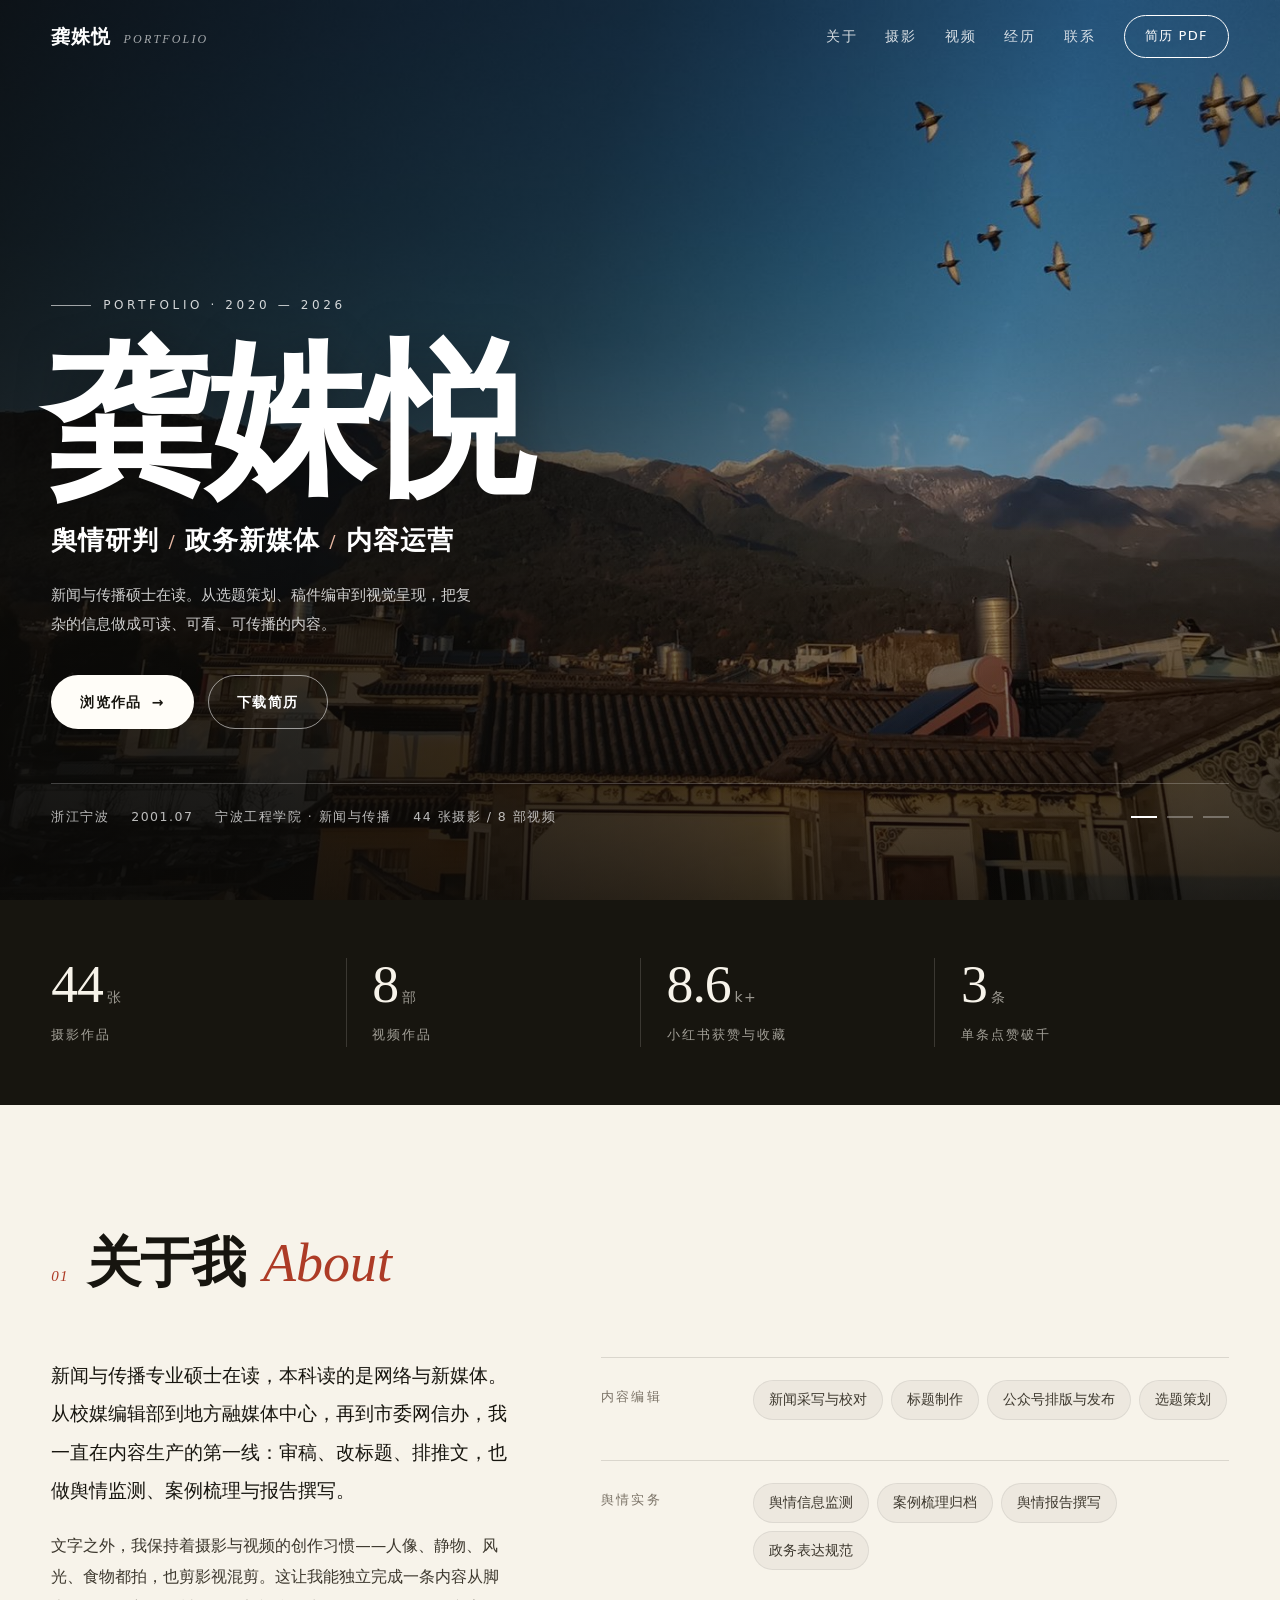
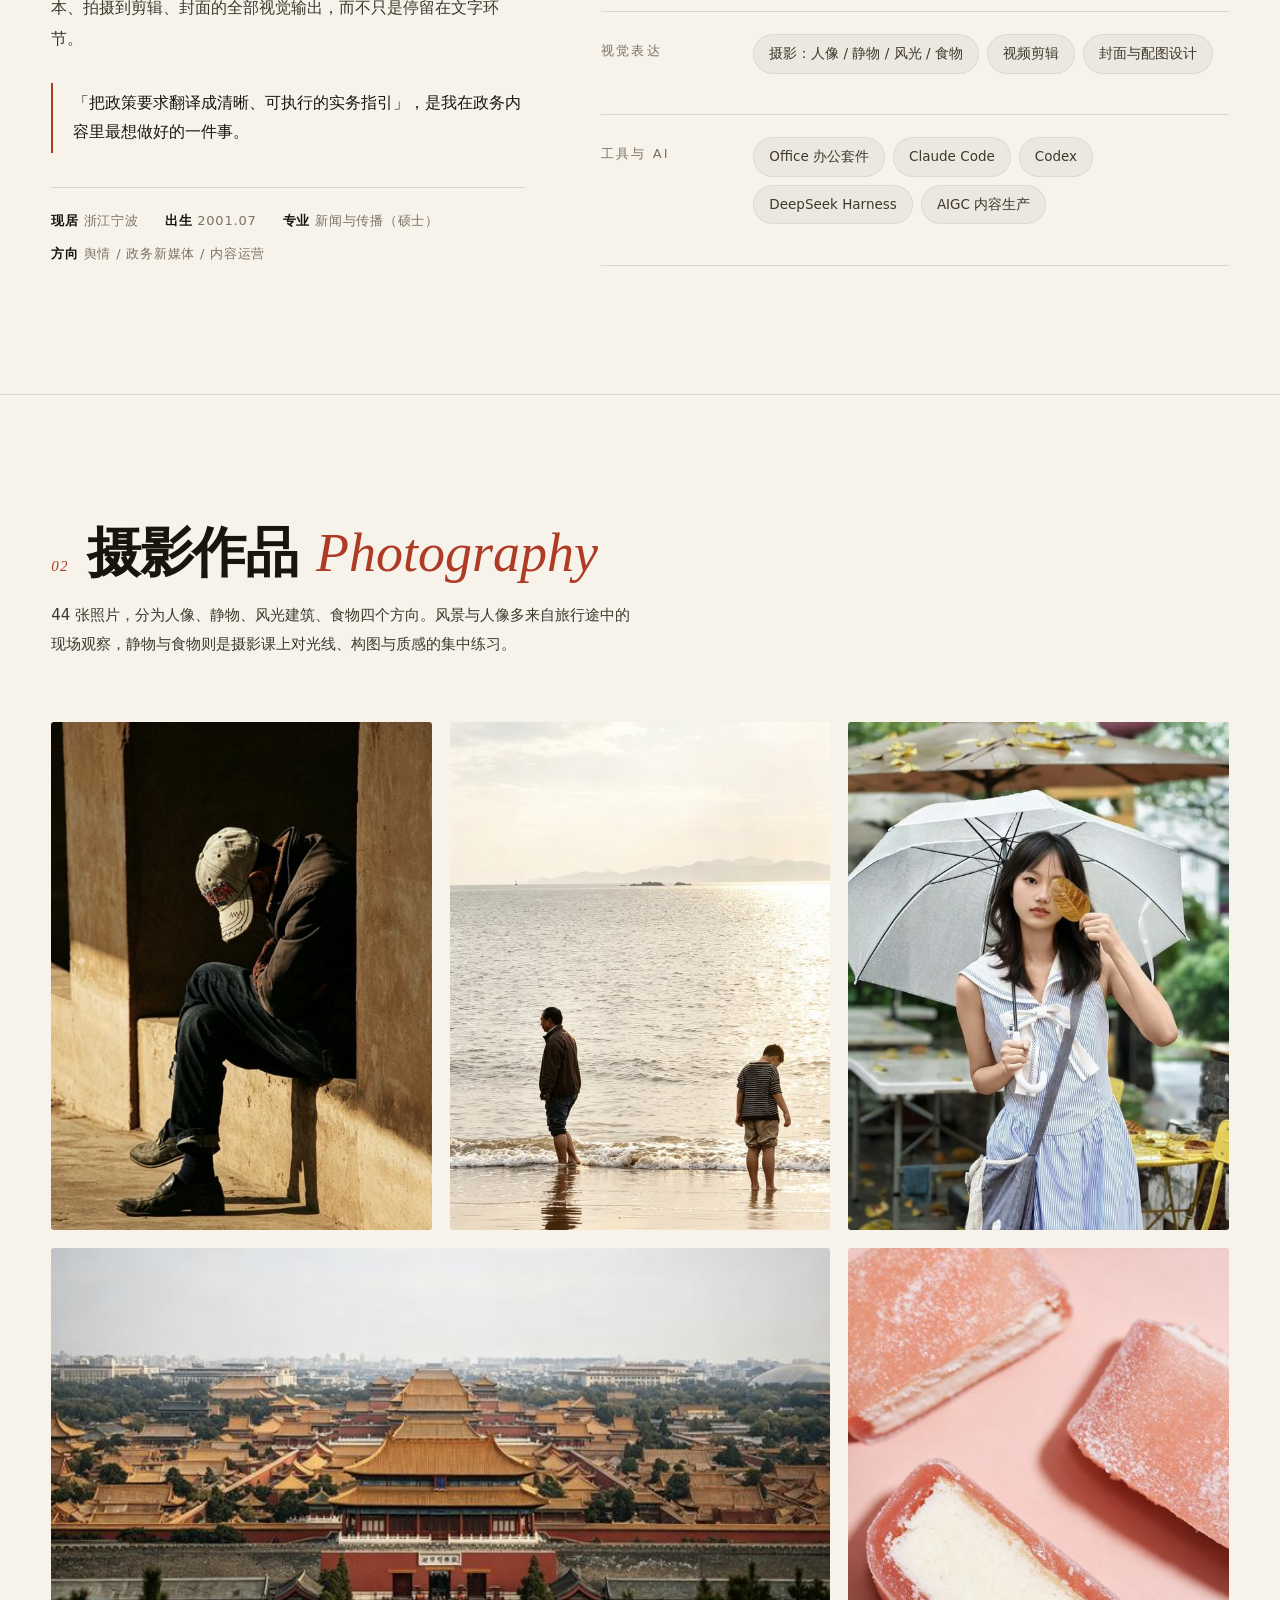
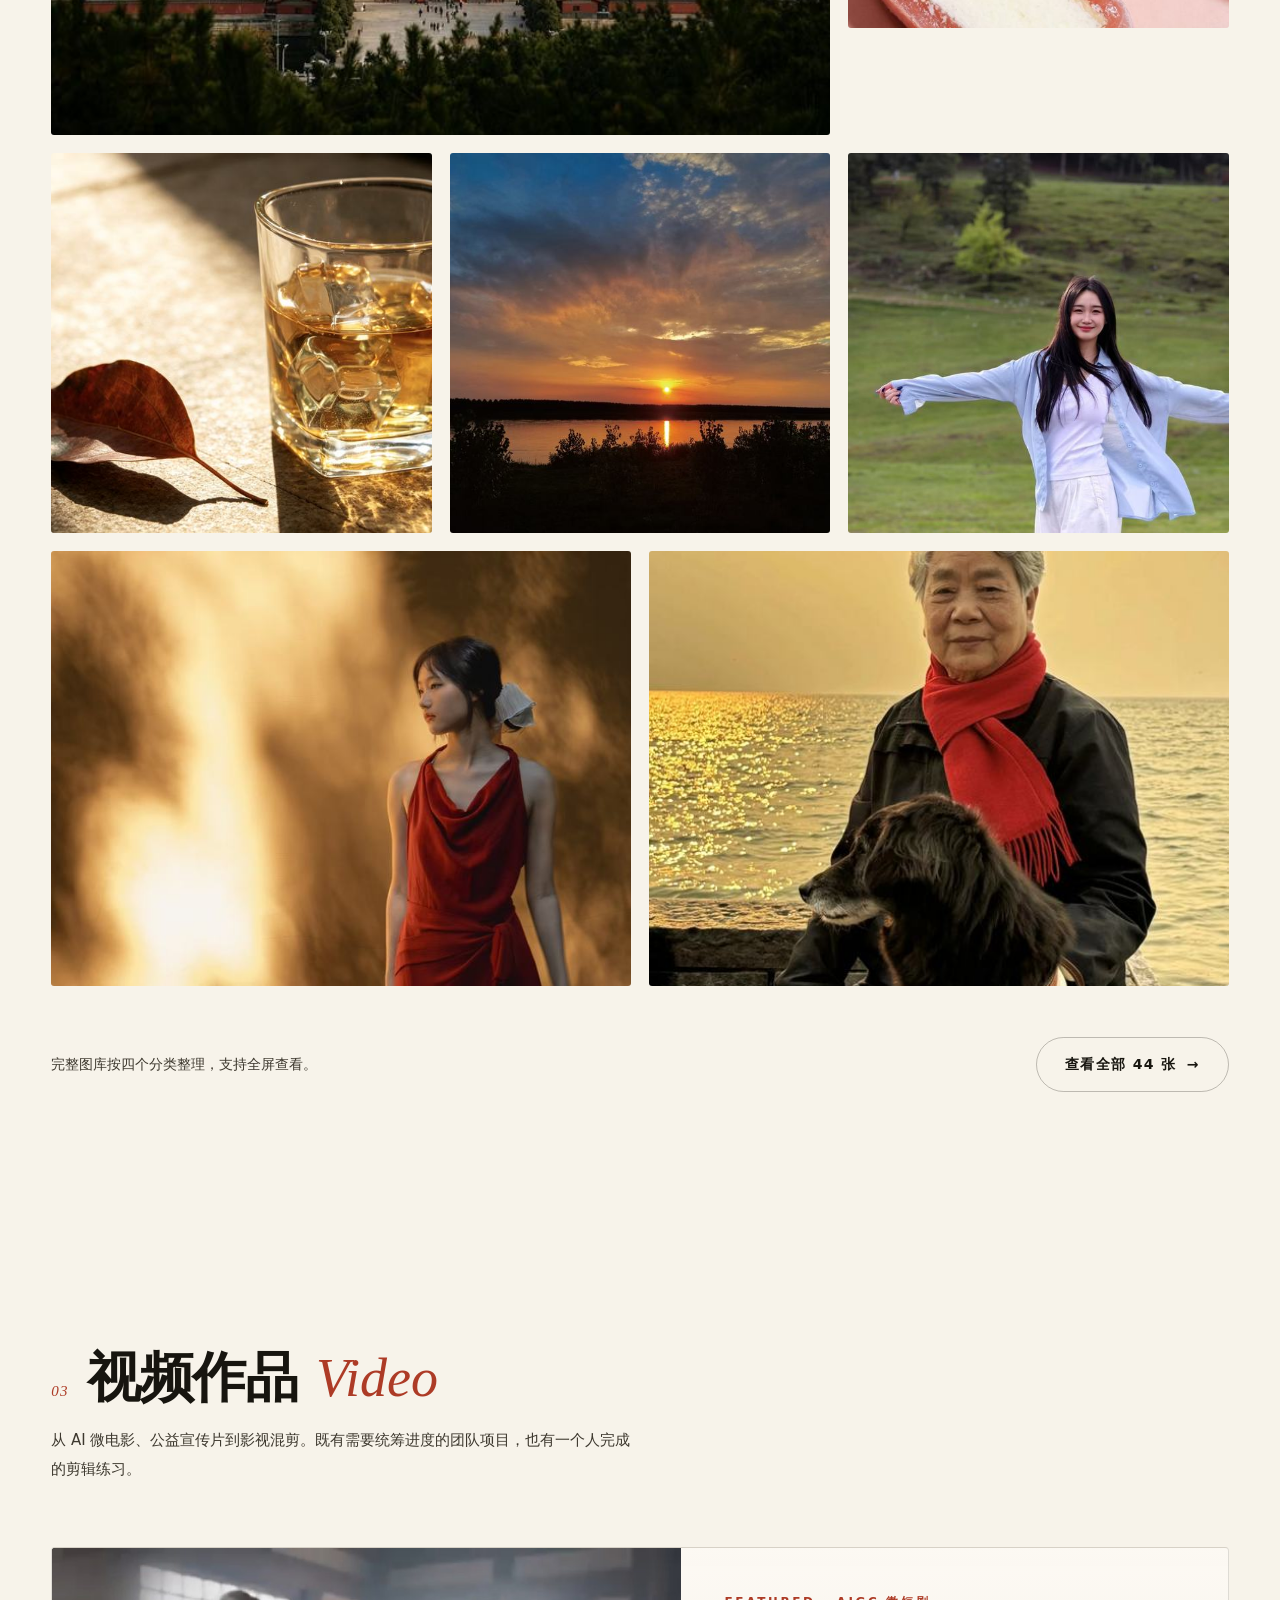
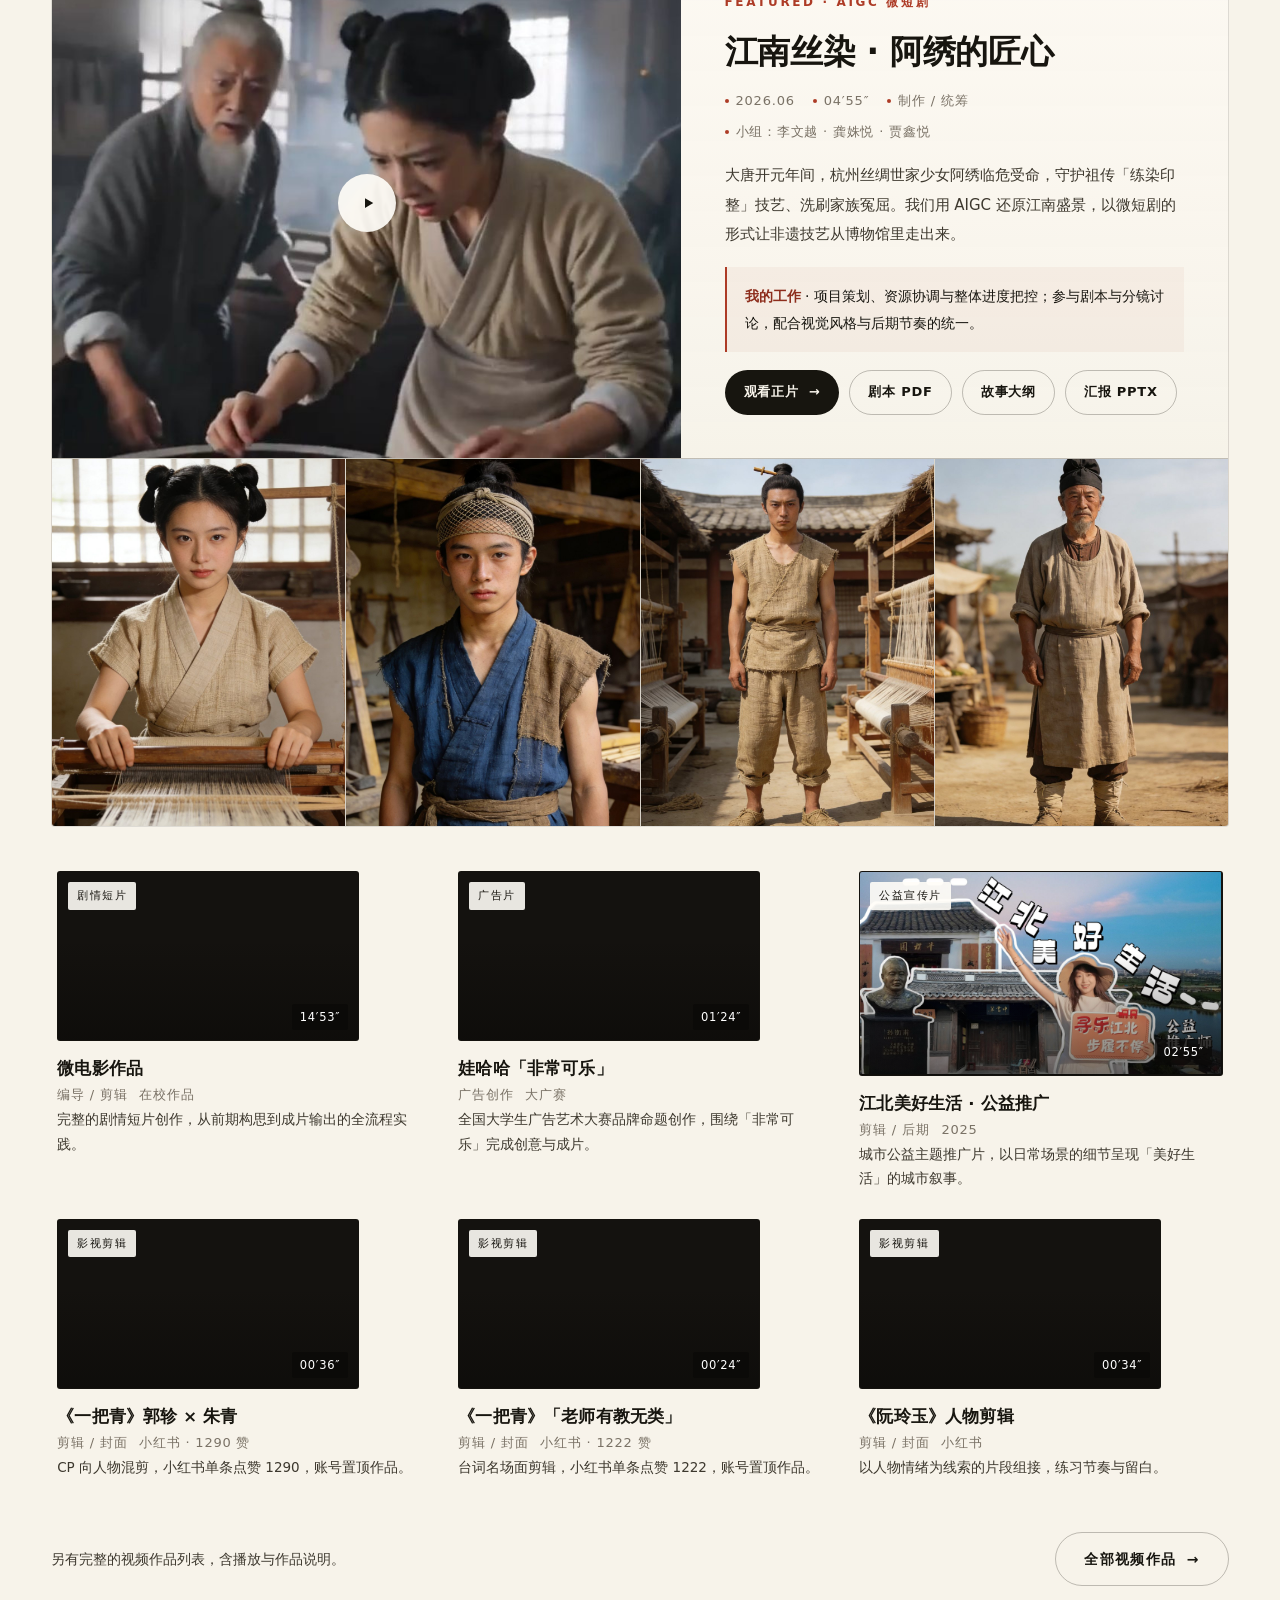
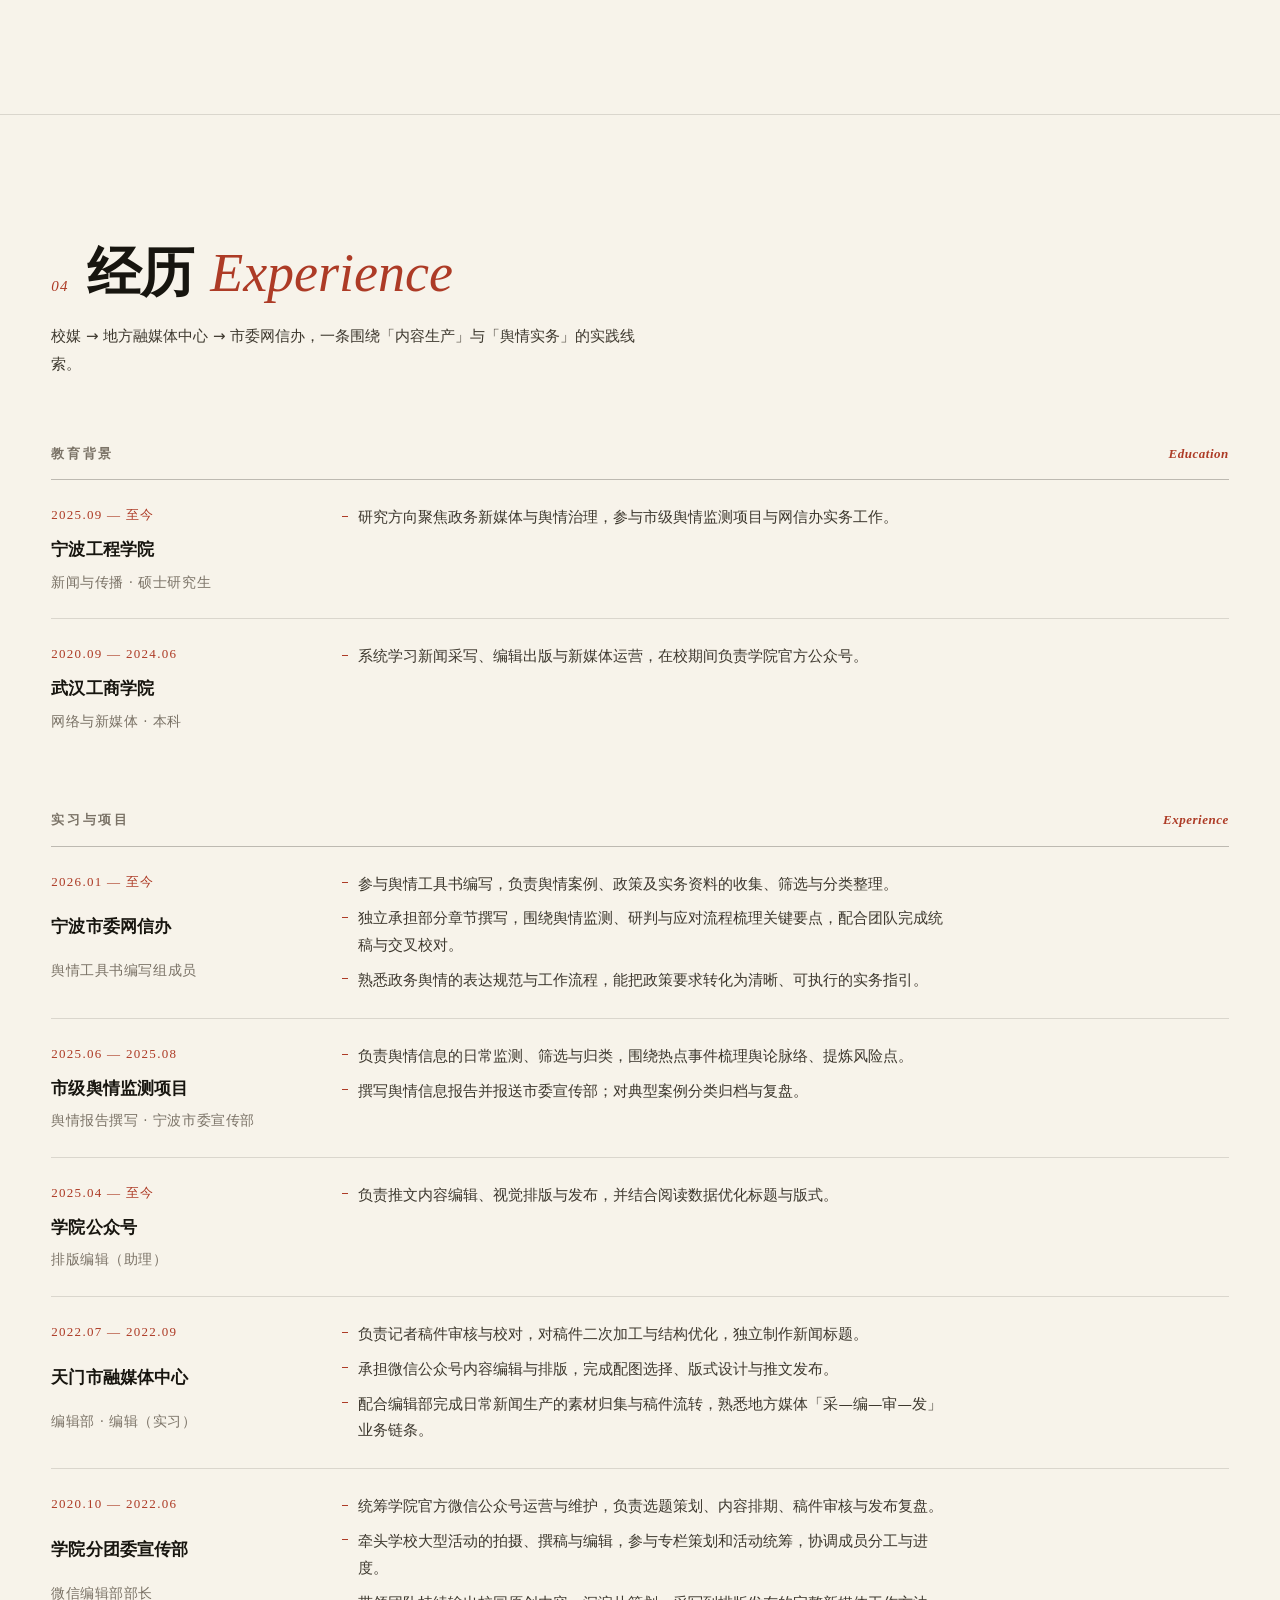
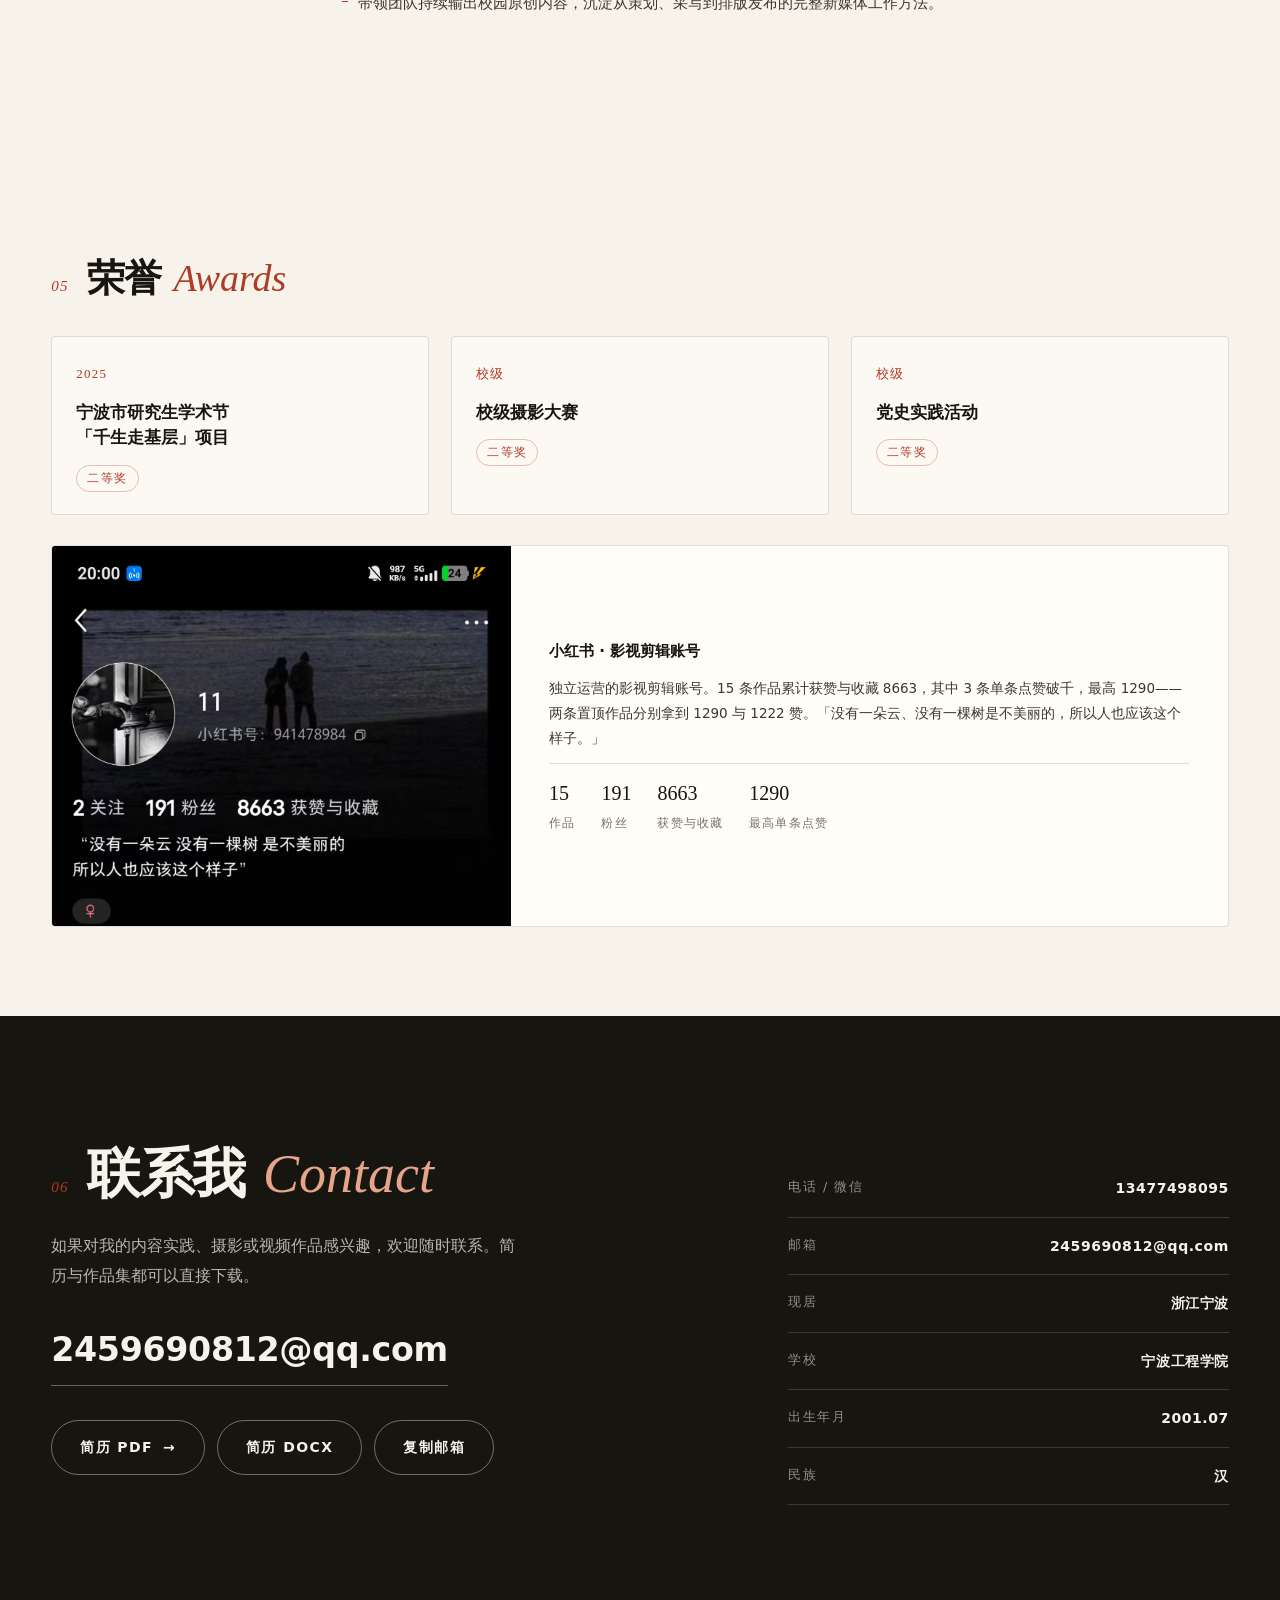
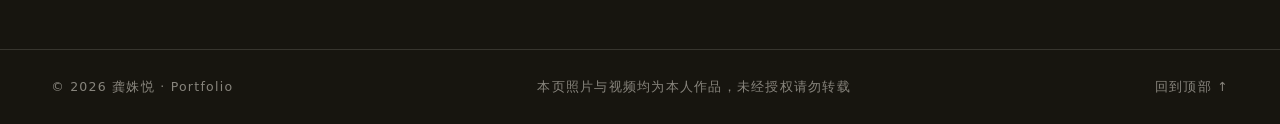
==== commit dc0eff55: "首屏轮播改为大理山景打头" ====
--- a/index.html
+++ b/index.html
@@ -43,9 +43,9 @@
   <!-- ============================ HERO ============================ -->
   <section class="hero" id="top">
     <div class="hero__bg" aria-hidden="true">
-      <div class="hero__slide is-active" style="background-image:url('assets/img/hero/hero-1.jpg');background-position:66% center"></div>
+      <div class="hero__slide is-active" style="background-image:url('assets/img/hero/hero-3.jpg')"></div>
       <div class="hero__slide" style="background-image:url('assets/img/hero/hero-2.jpg')"></div>
-      <div class="hero__slide" style="background-image:url('assets/img/hero/hero-3.jpg')"></div>
+      <div class="hero__slide" style="background-image:url('assets/img/hero/hero-1.jpg');background-position:66% center"></div>
     </div>
 
     <div class="hero__inner">
@@ -222,8 +222,8 @@
             <div class="feature__acts">
               <button class="btn btn--ink btn--sm" type="button" data-video-id="aifilm-jiangnan">观看正片<span class="btn__arrow">→</span></button>
               <a class="btn btn--line btn--sm" href="assets/docs/aifilm-script.pdf" target="_blank" rel="noopener">剧本 PDF</a>
-              <a class="btn btn--line btn--sm" href="assets/docs/aifilm-outline.pdf" target="_blank" rel="noopener">故事大纲</a>
-              <a class="btn btn--line btn--sm" href="assets/docs/aifilm-deck.pptx" target="_blank" rel="noopener">汇报 PPTX</a>
+              <a class="btn btn--line btn--sm" href="https://github.com/yuee3/portfolio/releases/download/media-v1/aifilm-outline.pdf" target="_blank" rel="noopener">故事大纲</a>
+              <a class="btn btn--line btn--sm" href="https://github.com/yuee3/portfolio/releases/download/media-v1/aifilm-deck.pptx" target="_blank" rel="noopener">汇报 PPTX</a>
             </div>
           </div>
         </div>
